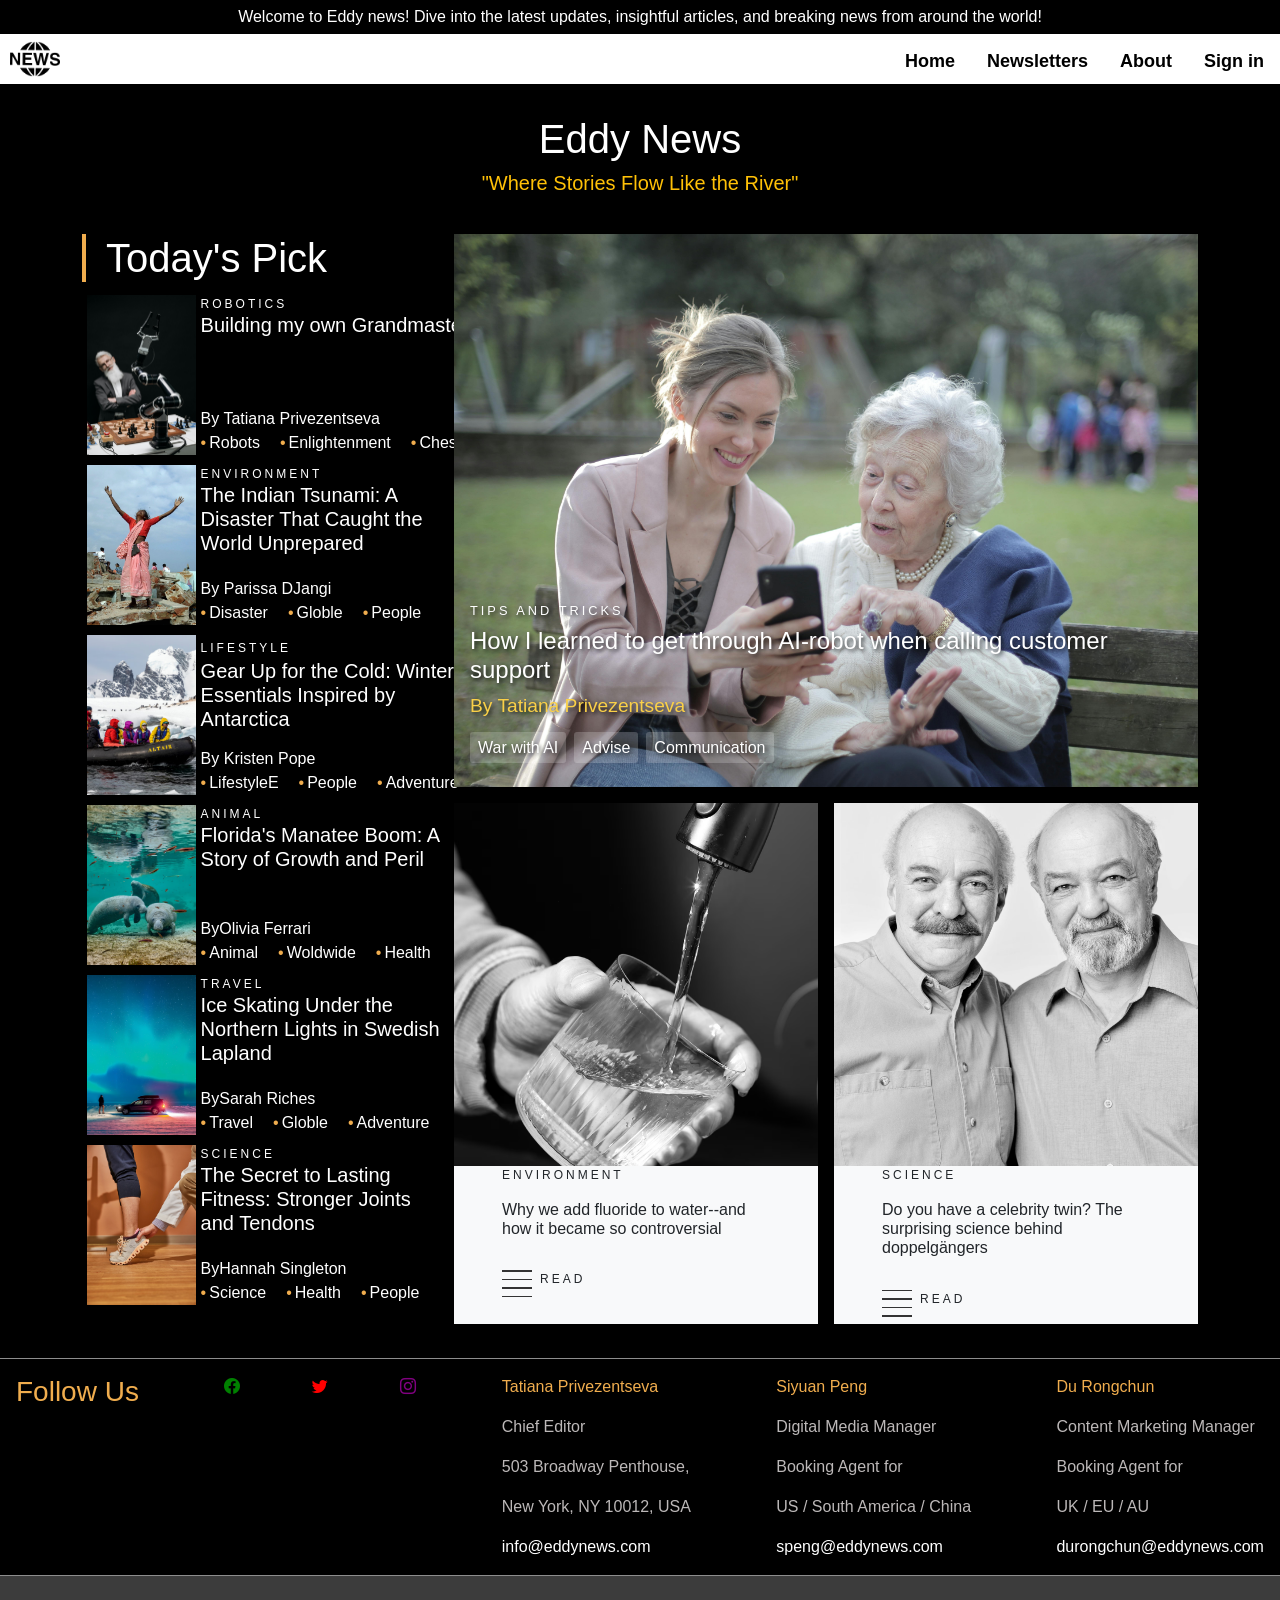
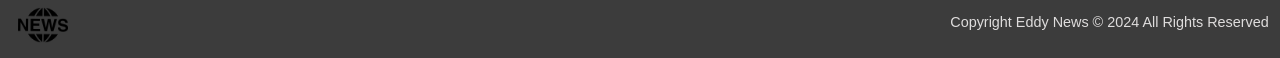
==== index.html @ 52f363c9 "animation add, swap func partial fix" ====
<!DOCTYPE html>
<html lang="en">

<head>
  <meta charset="UTF-8" />
  <meta name="viewport" content="width=device-width, initial-scale=1.0" />
  <title>Eddy News</title>
  <link href="https://cdn.jsdelivr.net/npm/bootstrap@5.3.3/dist/css/bootstrap.min.css" rel="stylesheet"
    integrity="sha384-QWTKZyjpPEjISv5WaRU9OFeRpok6YctnYmDr5pNlyT2bRjXh0JMhjY6hW+ALEwIH" crossorigin="anonymous" />
  <link rel="stylesheet" href="https://cdn.jsdelivr.net/npm/bootstrap-icons@1.11.3/font/bootstrap-icons.min.css" />
  <link rel="stylesheet" href="./styles/style.css" />
</head>

<body>
  <header>
    <!-- Top greeting -->
    <div class="header-top">
      <p>
        Welcome to Eddy news! Dive into the latest updates, insightful
        articles, and breaking news from around the world!
      </p>
    </div>

    <!-- Bottom nav bar -->
    <nav id="nav-bar">
      <img src="./images/Logo.png" alt="Eddy news logo" id="logo" />
      <button class="btn-menu" id="btn-menu">Menu</button>
      <ul>
        <li><a href="#">Home</a></li>
        <li><a href="#">Newsletters</a></li>
        <li><a href="#">About</a></li>
        <li><a href="#">Sign in</a></li>
      </ul>
    </nav>
  </header>
  <main class="wrapper">
    <!-- Banner -->
    <div class="news-name text-white align-items-center justify-content-center" style="height: 150px; width: 100%">
      <h1>Eddy News</h1>
      <p class="text-warning h5">"Where Stories Flow Like the River"</p>
    </div>

    <!-- Main section -->
    <div class="container">
      <!-- Left side of the main: List of news -->
      <div class="left-list">
        <h1 id="list-title">Today's Pick</h1>
        <!-- 1st article -->
        <article>
          <img src="./images/chess2.jpg" alt="A robot playing chess" />
          <div class="news-detail">
            <div>
              <div class="category"><span>Robotics</span></div>
              <h2>Building my own Grandmaster</h2>
              <p class="excerpt">
                A story of how building a chess-playing robot that can a path
                to enlightenment.
              </p>
              <p class="content">
                In the bustling, code-filled corridors of modern innovation,
                it may seem odd to think of building a chess-playing robot as
                a journey toward enlightenment. After all, robotics is often
                associated with technical mastery, artificial intelligence,
                and precision engineering rather than philosophical growth.
                But for those who have ventured down this path, creating a
                machine capable of understanding and mastering the ancient
                game of chess can indeed become an exploration of the self, a
                meditation on creativity, and a quest for deeper meaning.
              </p>
            </div>
            <div class="news-footer">
              <div class="author">By Tatiana Privezentseva</div>
              <div class="date">November 22, 2024</div>
              <div class="tag">
                <a href="#">Robots</a>
                <a href="#">Enlightenment</a>
                <a href="#">Chess</a>
              </div>
            </div>
          </div>
        </article>

        <!-- 2nd article -->
        <article>
          <img src="./images/Environment.jpeg" alt="Environment of India" />
          <div class="news-detail">
            <div>
              <div class="category"><span>Environment</span></div>
              <h2>
                The Indian Tsunami: A Disaster That Caught the World
                Unprepared
              </h2>
              <p class="excerpt">
                A massive Indian Ocean earthquake triggered a tsunami,
                equivalent to 23,000 atomic bombs, devastating coastal areas
                and claiming over 230,000 lives.
              </p>
              <p class="content">
                On December 26, 2004, a powerful 9.1-magnitude earthquake
                struck beneath the Indian Ocean near the coast of Sumatra,
                Indonesia. The quake released energy equivalent to 23,000
                Hiroshima-type atomic bombs, triggering a catastrophic tsunami
                that became one of the deadliest natural disasters in recorded
                history. With waves towering as high as 100 feet, the tsunami
                struck 14 countries across Asia and Africa, leaving
                destruction and heartbreak in its wake. Caught unprepared,
                over 230,000 people lost their lives, and millions more were
                displaced. Coastal communities were particularly vulnerable,
                with little to no warning systems in place. In the fishing
                village of Nagapattinam, India, residents like the woman in
                the iconic photograph—reaching toward the sky in anguish—were
                left to grapple with unimaginable loss as entire families were
                swept away. The disaster exposed a global gap in tsunami
                awareness and preparedness. In the aftermath, international
                efforts led to the establishment of the Indian Ocean Tsunami
                Warning System, a network of seismic sensors and communication
                technologies designed to provide early alerts. Educational
                programs also emerged to teach communities about tsunami risks
                and evacuation protocols. Twenty years later, the 2004 tsunami
                remains a sobering reminder of nature's devastating power and
                the importance of preparedness. While significant strides have
                been made to improve early-warning systems, the memories of
                that tragic day continue to inspire global efforts to build
                resilience and save lives in the face of future disasters.
              </p>
            </div>

            <div class="news-footer">
              <div class="author">By Parissa DJangi</div>
              <div class="date">November 10, 2024</div>
              <div class="tag">
                <a href="#">Disaster</a>
                <a href="#">Globle</a>
                <a href="#">People</a>
              </div>
            </div>
          </div>
        </article>

        <!-- 3rd article -->
        <article>
          <img src="./images/Lifestyle.jpeg" alt="Lifestyle of Winter essentials" />
          <div class="news-detail">
            <div>
              <div><span class="category">Lifestyle</span></div>
              <h2>
                Gear Up for the Cold: Winter Essentials Inspired by Antarctica
              </h2>
              <p class="excerpt">
                From weatherproof jackets to merino wool layers, these winter
                essentials helped a writer brave Antarctica's icy extremes.
                Here's how to stay warm and prepared for any cold-weather
                adventure.
              </p>
              <p class="content">
                Surviving Antarctica's unforgiving cold requires serious
                preparation, and our writer Kristen Pope was up to the
                challenge. Equipped with a carefully curated wardrobe of
                winter essentials, she embarked on a polar adventure that put
                every piece of gear to the ultimate test.The cornerstone of
                her Antarctic wardrobe was layering—starting with merino wool
                base layers for insulation and moisture-wicking properties.
                Mid-layers such as fleece jackets provided additional warmth
                while outerwear like weatherproof jackets and pants ensured
                protection against icy winds and snow.Waterproof gloves and
                insulated boots were non-negotiable. These items kept her
                hands and feet dry and warm during excursions on icy terrain
                and inflatable Zodiac boat rides. A thermal hat and a neck
                gaiter rounded out her accessories shielding her from the
                biting cold.Merino Wool Everything From socks to thermal tops
                this natural fiber excelled at regulating body temperature
                Weatherproof Jackets Durable wind-resistant and waterproof
                these were critical for battling harsh Antarctic conditions
                Waterproof Gloves Essential for handling gear and staying
                comfortable during long days outdoors Beyond warmth and
                protection Pope's gear provided comfort enabling her to fully
                immerse herself in the experience. From marveling at Gentoo
                penguins to exploring alpine landscapes her cold-weather
                wardrobe proved indispensable Whether you're planning an
                Antarctic expedition or just gearing up for a chilly winter
                these essentials offer tried-and-true protection against the
                cold. With the right gear even the most extreme weather
                becomes a gateway to adventure.
              </p>
            </div>
            <div class="news-footer">
              <div class="author">By Kristen Pope</div>
              <div class="date">November 21, 2024</div>
              <div class="tag">
                <a href="#">LifestyleE</a>
                <a href="#">People</a>
                <a href="#">Adventure</a>
              </div>
            </div>
          </div>
        </article>

        <!-- 4th article -->
        <article>
          <img src="./images/Animal.jpeg" alt="Animal of Manatee" />
          <div class="news-detail">
            <div>
              <div class="category"><span>Animal</span></div>
              <h2>Florida's Manatee Boom: A Story of Growth and Peril</h2>
              <p class="excerpt">
                Manatees are thriving in Florida like never before, drawn by
                warm waters and human development. However, the same changes
                that attract them now pose serious threats to their survival.
              </p>
              <p class="content">
                Florida's waters are home to more manatees than ever, a
                remarkable rise for the beloved "sea cows." These gentle
                giants have been drawn to the Sunshine State by its warm
                climate and the human-made changes that provide ideal
                habitats, such as canals and power plant outflows that release
                warm water. However, the very factors contributing to their
                population boom may also jeopardize their future. Urban
                development and increased boat traffic create hazards for
                manatees, including fatal collisions and habitat loss.
                Furthermore, water pollution and algae blooms—caused by runoff
                and human activity—threaten the seagrass beds that are a
                critical food source for manatees. Conservation efforts,
                including protections under the Endangered Species Act and
                designated manatee zones, have helped their numbers recover in
                recent decades. Yet, experts warn that Florida's rapidly
                changing environment could reverse these gains. Balancing
                human activity with manatee conservation is crucial to
                ensuring their long-term survival. Florida's manatees are a
                testament to resilience, but their story highlights the
                fragile relationship between wildlife and human development.
                By addressing environmental challenges, we can help secure a
                future for these iconic creatures in the waters they call
                home.
              </p>
            </div>
            <div class="news-footer">
              <div class="author">ByOlivia Ferrari</div>
              <div class="date">November 18, 2024</div>
              <div class="tag">
                <a href="#">Animal</a>
                <a href="#">Woldwide</a>
                <a href="#">Health</a>
              </div>
            </div>
          </div>
        </article>

        <!-- 5th article -->
        <article>
          <img src="./images/Travel.jpeg" alt="Travel in Swedish Lapland" />
          <div class="news-detail">
            <div>
              <div class="category"><span>Travel</span></div>
              <h2>
                Ice Skating Under the Northern Lights in Swedish Lapland
              </h2>
              <p class="excerpt">
                Trade crowded ice rinks for a magical experience in Swedish
                Lapland, where you can skate on a frozen sea beneath the
                shimmering aurora borealis.
              </p>
              <p class="content">
                For a truly unforgettable winter adventure, head to Swedish
                Lapland and skate beneath the dazzling aurora borealis. Far
                from the bustling crowds of traditional ice rinks, this Arctic
                paradise offers a chance to glide across a frozen sea
                surrounded by pristine snow-covered landscapes. The northern
                lights, or aurora borealis, provide a breathtaking natural
                spectacle as ribbons of green and pink light dance across the
                dark Arctic sky. The experience is both serene and
                exhilarating, blending the thrill of skating with the
                tranquility of nature's most spectacular light show. Swedish
                Lapland's frozen seas are accessible and perfect for
                adventurers seeking something beyond the ordinary. Bundle up
                in warm layers, lace up your skates, and enjoy the crisp
                Arctic air as you glide across the ice. Many tours also offer
                opportunities to combine skating with other activities, such
                as dog sledding or warming up in a cozy cabin with traditional
                Swedish treats. Whether you're an avid skater or just seeking
                a unique winter getaway, ice skating under the northern lights
                in Swedish Lapland is an unforgettable experience that
                captures the magic of the Arctic.
              </p>
            </div>
            <div class="news-footer">
              <div class="author">BySarah Riches</div>
              <div class="date">November 24, 2024</div>
              <div class="tag">
                <a href="#">Travel</a>
                <a href="#">Globle</a>
                <a href="#">Adventure</a>
              </div>
            </div>
          </div>
        </article>

        <!-- 6th article -->
        <article>
          <img src="./images/Science.jpeg" alt="Science of Fitness" />
          <div class="news-detail">
            <div>
              <div class="category"><span>Science</span></div>
              <h2>
                The Secret to Lasting Fitness: Stronger Joints and Tendons
              </h2>
              <p class="excerpt">
                Building muscle is important, but strengthening your tendons
                and ligaments is crucial for long-term fitness and injury
                prevention. Here's why joint health should be part of your
                exercise routine.
              </p>
              <p class="content">
                When it comes to fitness, most people focus on building muscle
                or improving cardiovascular health. However, an
                often-overlooked component of long-term fitness and injury
                prevention is joint and tendon health. These connective
                tissues—tendons that attach muscles to bones and ligaments
                that connect bones to other bones—play a crucial role in
                stability, mobility, and overall physical resilience. While
                muscles respond quickly to strength training, tendons and
                ligaments adapt more slowly. Neglecting them can lead to
                imbalances that increase the risk of injuries like strains,
                sprains, or even tears. Incorporating targeted exercises into
                your routine can help strengthen these tissues, enhancing
                stability and reducing wear and tear on joints. Key practices
                for improving joint and tendon health include low-impact
                strength training, which involves activities like resistance
                band workouts and controlled bodyweight exercises to build
                strength without overloading the joints. Eccentric movements,
                such as slow squats or lowering weights, emphasize the
                lengthening phase of muscle contraction and are particularly
                effective for strengthening tendons. Additionally, flexibility
                and mobility work, including stretching and dynamic movements,
                helps maintain the range of motion and supports ligament
                health. Additionally, proper nutrition plays a role in
                connective tissue health. Foods rich in collagen, vitamin C,
                and omega-3 fatty acids provide essential nutrients to support
                repair and resilience. By prioritizing tendon and joint
                health, you're not just building strength—you're laying the
                foundation for long-term fitness, improved performance, and
                injury-free movement as you age. So the next time you hit the
                gym, remember: it's not just about the muscles; it's about the
                whole system working together.
              </p>
            </div>
            <div class="news-footer">
              <div class="author">ByHannah Singleton</div>
              <div class="date">November 19, 2024</div>
              <div class="tag">
                <a href="#">Science</a>
                <a href="#">Health</a>
                <a href="#">People</a>
              </div>
            </div>
          </div>
        </article>
        <!-- left-list ends here -->
      </div>

      <!-- Right side of the main -->
      <div class="right-side" style="height: auto; width: 100%">
        <!-- <article class="main-article">
          <img src="./images/phone.jpg" alt="Meme with a young lady showing a mobile phone to an old lady" class="main-article-image" />
          <p class="category-main">Tips and tricks</p>
          <h1 class="tip">
            How I learned to get through AI-robot when calling customer
            support
          </h1>
          <p class="author-main">By Tatiana Privezentseva</p>
          <div class="tags">
            <a href="#" class="tag">War with AI</a>
            <a href="#" class="tag">Advise</a>
            <a href="#" class="tag">Communication</a>
          </div>

          <a href="#" class="tag">Read</a>
        </article> -->
        <article class="main-article">
          <img src="./images/phone.jpg" alt="Main article image" class="main-article-image" />
          <div class="main-article-content">
            <p class="category-main">Tips and tricks</p>
            <h1 class="tip">
              How I learned to get through AI-robot when calling customer support
            </h1>
            <p class="author-main">By Tatiana Privezentseva</p>
            <div class="tags">
              <a href="#" class="tag">War with AI</a>
              <a href="#" class="tag">Advise</a>
              <a href="#" class="tag">Communication</a>
         
          </div>
        </article>
        

        <div class="bottom-articles">
          <div class="left bg-light">
            <article>
              <img src="./images/h_16213329.avif" alt="" />
              <div class="text mx-5">
                <p class="category">ENVIRONMENT</p>
                <h6>
                  Why we add fluoride to water--and how it became so
                  controversial
                </h6>
                <div class="read-bar">
                  <button class="readMore bg-transparent">
                    <span class="bar"></span>
                    <span class="bar"></span>
                    <span class="bar"></span>
                    <span class="bar"></span>
                  </button>
                  <p>READ</p>
                </div>
              </div>
            </article>
          </div>
          <div class="right bg-light">
            <article>
              <img src="./images/CAN-0101-142-21_HR_SCAN_CHAMPION_1_Pierre_Rondou_-_Camille_Dube.avif" alt="" />
              <div class="mx-5">
                <p class="category">SCIENCE</p>
                <h6>
                  Do you have a celebrity twin? The surprising science behind
                  doppelgängers
                </h6>
                <div class="read-bar">
                  <button class="readMore bg-transparent">
                    <span class="bar"></span>
                    <span class="bar"></span>
                    <span class="bar"></span>
                    <span class="bar"></span>
                  </button>
                  <p>READ</p>
                </div>
              </div>
            </article>
          </div>
        </div>
      </div>
    </div>
  </main>
  <section class="details d-none">
    <div class="detail d-none">
      <div class="page-nav">
        <a id="enviroment">
          <span class="border border-dark">HOME</span>
        </a>
        <p>
          <span class="border border-dark bg-dark"></span>
        </p>
        <a>
          <span class="border border-dark" id="page-category">ENVIRONMENT</span>
        </a>
      </div>

      <div class="description">
        <img src="./images/h_16213329.avif" alt="" />
        <div class="description-text">
          <h1 class="j-title">
            Why we add fluoride to water--and how it became so controversial
          </h1>
          <p class="pt-3 p-excerpt">
            Here's everything you need to know about the benefits and the
            risks of this common but controversial nature element.
          </p>
          <p class="pt-3">
            U.S municipal water departments began adding fluoride to tap water
            in the 1940s. Cavities began declining shortly thereafter, but
            this addition to drinking water supplies remains controversial
            among some fringe groups.
          </p>
          <p class="envir-author pt-5">By Melissa Hobson</p>
          <p class="text-secondary">November 22, 2024</p>
          <div class="tag-row">
            <div class="tag">
              <a href="">Enviroment</a>
              <a href="">Fluoride</a>
              <a href="">Water</a>
            </div>
            <div class="row gap-3">
              <!-- Facebook Share -->
              <div class="col-4 col-md-2">
                <i class="bi bi-facebook"></i>
              </div>

              <!-- Twitter Share -->
              <div class="col-4 col-md-2">
                <i class="bi bi-twitter"></i>
              </div>

              <!-- Instagram Link -->
              <div class="col-4 col-md-2">
                <i class="bi bi-instagram"></i>
              </div>
            </div>
          </div>
        </div>
      </div>
      <div>
        <br />
        <h3>What is Fluoride?</h3>
        <p>
          Fluoride is a naturally occurring element that has been added to tap
          water in some parts of the U.S. since the <br />It’s championed by
          the American Dental Association, American Academy of Pediatrics, and
          Canadian Dental Association for its effectiveness in preventing
          cavities. The U.S. Center for Disease Control lists water
          fluoridation—adjusting the levels of fluoride in tap water
          supplies—among the top 10 public health achievements. <br />Yet,
          fluoride has a controversial history, including suggestions that
          adding it to water was a communist plot. So, what is fluoride, why
          is it added to the water, and should we be worried about possible
          risks?
        </p>
        <br />
        <h3>Adding fluoride to the water</h3>
        <p>
          Fluoride is a naturally occurring element that has been added to tap
          water in some parts of the U.S. since the <br />It’s championed by
          the American Dental Association, American Academy of Pediatrics, and
          Canadian Dental Association for its effectiveness in preventing
          cavities. The U.S. Center for Disease Control lists water
          fluoridation—adjusting the levels of fluoride in tap water
          supplies—among the top 10 public health achievements. <br />Yet,
          fluoride has a controversial history, including suggestions that
          adding it to water was a communist plot. So, what is fluoride, why
          is it added to the water, and should we be worried about possible
          risks?
        </p>
        <br />
        <h3>Consuming a safe dose</h3>
        <p class="pb-5">
          Fluoride is a naturally occurring element that has been added to tap
          water in some parts of the U.S. since the <br />It’s championed by
          the American Dental Association, American Academy of Pediatrics, and
          Canadian Dental Association for its effectiveness in preventing
          cavities. The U.S. Center for Disease Control lists water
          fluoridation—adjusting the levels of fluoride in tap water
          supplies—among the top 10 public health achievements. <br />Yet,
          fluoride has a controversial history, including suggestions that
          adding it to water was a communist plot. So, what is fluoride, why
          is it added to the water, and should we be worried about possible
          risks?
        </p>
      </div>
    </div>
    <div class="detail d-none">
      <div class="page-nav">
        <a id="science">
          <span class="border border-dark">HOME</span>
        </a>
        <p>
          <span class="border border-dark bg-dark"></span>
        </p>
        <a>
          <span class="border border-dark" id="page-category">SCIENCE</span>
        </a>
      </div>
      <div class="description">
        <img src="./images/CAN-0101-142-21_HR_SCAN_CHAMPION_1_Pierre_Rondou_-_Camille_Dube.avif" alt="" />
        <div>
          <h1 class="j-title">
            Do you have a celebrity twin? The surprising science behind
            doppelgängers
          </h1>
          <p class="p-excerpt">
            <br>
            Scientists have found genetic similarities that can make total
            strangers share an uncanny resemblance.
          </p>
          <p class="pt-4">
            A portrait from the project "I'm not a look-alike!" The project
            has been used by researchers studying what makes two random
            strangers look so similar. Photograph by François Brunelle,
            @francoisbrunelle.doubles
          </p>
          <p class="mt-5 pt-5">By Allegra Rosenberg</p>
          <p class="text-secondary">November 22, 2024</p>
          <div class="tag-row">
            <div class="tag">
              <a href="">Enviroment</a>
              <a href="">Fluoride</a>
              <a href="">Water</a>
            </div>
            <div class="row gap-3">
              <!-- Facebook Share -->
              <div class="col-4 col-md-2">
                <i class="bi bi-facebook"></i>
              </div>

              <!-- Twitter Share -->
              <div class="col-4 col-md-2">
                <i class="bi bi-twitter"></i>
              </div>

              <!-- Instagram Link -->
              <div class="col-4 col-md-2">
                <i class="bi bi-instagram"></i>
              </div>
            </div>
          </div>
        </div>
      </div>
      <div>
        <br />
        <h3>The genetic similarities between two similar looking people</h3>
        <p>
          Manel Esteller, a molecular geneticist based at the Carreras
          Leukaemia Research Institute in Spain, tested the genetic
          similarities between the lookalikes depicted in French-Canadian
          photographer François Brunelle’s fascinating series “I’m not a
          look-alike!” which has been ongoing since 1999. <br /><br />“He
          thought that I was crazy because usually artists do not receive
          calls from scientists,” Esteller remembered. Brunelle put Esteller
          in touch with the pairs of “twin strangers” from his photographs,
          from all over the world, who sent the researchers genetic samples in
          the form of mouth swabs. Esteller and his team spent four years
          collecting and correlating the genetic data before publishing the
          results in 2022. <br /><br />First they identified which of the
          lookalikes actually looked the most alike. <br />“It was very
          objective,” Esteller says. “These people were run [through] three
          facial algorithms, the same used by police and in airports,” and the
          ones that were algorithmically indistinguishable from actual
          identical twins were selected for further study.
        </p>
        <br />
        <div class="other-image d-flex gap-3">
          <img src="./images/1-0301-209_Karen_Chu_-_Ashlee_Wong_copie.avif" alt="" class="flex-grow-1" />
          <img src="./images/1-0301-217_Michael_Malone-Charles_Hall_Chasen-131_1.avif" alt="" class="flex-grow-1" />
        </div>
        <p class="text-secondary">
          Molecular geneticist Manel Esteller used facial recognition software
          to identify similar looking <br />strangers. Their DNA revealed the
          same genetic variants were responsible for their shared
          <br />physical features.
        </p>

        <h3>The genetic basis of personalities</h3>
        <p>
          Fluoride is a naturally occurring element that has been added to tap
          water in some parts of the U.S. since the <br /><br />It’s
          championed by the American Dental Association, American Academy of
          Pediatrics, and Canadian Dental Association for its effectiveness in
          preventing cavities. The U.S. Center for Disease Control lists water
          fluoridation—adjusting the levels of fluoride in tap water
          supplies—among the top 10 public health achievements.
          <br /><br />Yet, fluoride has a controversial history, including
          suggestions that adding it to water was a communist plot. So, what
          is fluoride, why is it added to the water, and should we be worried
          about possible risks?
        </p>
        <br />
        <h3>Fascination with our living reflections</h3>
        <p class="pb-5">
          Fluoride is a naturally occurring element that has been added to tap
          water in some parts of the U.S. since the <br /><br />It’s
          championed by the American Dental Association, American Academy of
          Pediatrics, and Canadian Dental Association for its effectiveness in
          preventing cavities. The U.S. Center for Disease Control lists water
          fluoridation—adjusting the levels of fluoride in tap water
          supplies—among the top 10 public health achievements.
          <br /><br />Yet, fluoride has a controversial history, including
          suggestions that adding it to water was a communist plot. So, what
          is fluoride, why is it added to the water, and should we be worried
          about possible risks?
        </p>
      </div>
    </div>
  </section>
  <footer>
    <div class="footer__container">
      <h3 class="footer__title">Follow Us</h3>

      <div class="row gap-5" id="m-share">
        <!-- Facebook Share -->
        <div class="col-4 col-md-2">
          <i class="bi bi-facebook"></i>
        </div>

        <!-- Twitter Share -->
        <div class="col-4 col-md-2">
          <i class="bi bi-twitter"></i>
        </div>

        <!-- Instagram Link -->
        <div class="col-4 col-md-2">
          <i class="bi bi-instagram"></i>
        </div>
      </div>

      <div class="footer__person">
        <p class="footer__person-name">Tatiana Privezentseva</p>
        <p class="footer__person-company">Chief Editor</p>

        <p class="footer__info-1">503 Broadway Penthouse,</p>
        <p class="footer__info-2">New York, NY 10012, USA</p>
        <a class="footer__email" href="mailto:info@thebeesknees.com">info@eddynews.com</a>
      </div>
      <div class="footer__person">
        <p class="footer__person-name">Siyuan Peng</p>
        <p class="footer__person-company">Digital Media Manager</p>
        <p class="footer__info-1">Booking Agent for</p>
        <p class="footer__info-2">US / South America / China</p>
        <a class="footer__email" href="mailto:pearl.gregg@limitlessag.com">speng@eddynews.com</a>
      </div>
      <div class="footer__person">
        <p class="footer__person-name">Du Rongchun</p>
        <p class="footer__person-company">Content Marketing Manager</p>
        <p class="footer__info-1">Booking Agent for</p>
        <p class="footer__info-2">UK / EU / AU</p>
        <a class="footer__email" href="mailto:cwhyte@archentertainment.com">durongchun@eddynews.com</a>
      </div>
    </div>

    <div class="copyright">
      <img src="./images/Logo.png" class="footer-logo" alt="Eddy news logo" id="logo" />
      <p class="copyright-text">
        Copyright Eddy News © 2024 All Rights Reserved
      </p>
    </div>
  </footer>
  <script src="https://code.jquery.com/jquery-3.7.1.min.js"
    integrity="sha256-/JqT3SQfawRcv/BIHPThkBvs0OEvtFFmqPF/lYI/Cxo=" crossorigin="anonymous"></script>
  <script src="https://cdn.jsdelivr.net/npm/bootstrap@5.3.3/dist/js/bootstrap.bundle.min.js"
    integrity="sha384-YvpcrYf0tY3lHB60NNkmXc5s9fDVZLESaAA55NDzOxhy9GkcIdslK1eN7N6jIeHz"
    crossorigin="anonymous"></script>
    <script src="./scripts/imageswap.js"></script>
  <script src="./scripts/script.js"></script>
  <script src="./scripts/PS.js"></script>
  
</body>

</html>
---- styles/style.css ----
@charset "utf-8";

/* Simple CSS Reset */
* {
  margin: 0;
  padding: 0;
  box-sizing: border-box;
}

:root {
  --primary-color: #000;
  --secondary-color: #fff;
  --text-color: #f0ad4e;
  --font-family: GeoEditMedium, Franklin Gothic Medium, Franklin Gothic,
    ITC Franklin Gothic, Helvetica, Arial, sans-serif;
  --font-size-large: 20px;
  --font-size-medium: 18px;
  --font-size-small: 10px;
}

body {
  display: grid;
  grid-template-rows: 0.45fr 10.8fr 3fr;
  font-family: var(--font-family);
}

.wrapper {
  background-color: var(--primary-color);
  padding-bottom: 3rem;
}

/* -----------lucy--------- */
img {
  width: 100%;
  border: 0;
}

article {
  cursor: pointer;
}

article:hover {
  transform: scale(0.98);
  cursor: pointer;
}

.j-title+.p-excerpt {
  font-size: var(--font-size-large);
}

.bottom-articles {
  display: grid;
  grid-template-rows: repeat(2, 1fr);
  height: 2rem;
  gap: 1rem;
}

.bottom-articles article img {
  width: 100%;
  object-fit: cover;
}

.bottom-articles article {
  display: grid;
  grid-template-rows: 2fr, 1.5;
}

.bottom-articles article text {
  display: grid;
  grid-template-rows: 1fr 2fr 1fr;
}

.read-bar {
  display: flex;
  gap: 0.5rem;
  margin-top: 2rem;
}

.readMore {
  display: grid;
  grid-template-rows: repeat(4, 1fr);
  border: 0;
  position: relative;
  cursor: pointer;
}

.bar {
  display: block;
  width: 30px;
  height: 1.5px;
  background-color: #333;
  transition: all 0.3s ease-in-out;
  /* Add transition for smooth animation */
}

/* When 'readMore' has the 'active' class */
.readMore.active .bar:first-child {
  transform: rotate(45deg);
  position: absolute;
}

.readMore.active .bar:nth-child(2),
.readMore.active .bar:nth-child(3) {
  opacity: 0;
  /* Hide the middle bar */
}

.readMore.active .bar:last-child {
  transform: rotate(-45deg);
  position: absolute;
}

/* Transition for the bars when no active state */
.readMore .bar {
  transition: all 0.3s ease-in-out;
}

.excerpt {
  font-size: 22px;
  font-weight: 400;
  letter-spacing: 0.1px;
  line-height: 1.273;
}

.category,
.read-bar {
  font-size: 12px;
  font-weight: 400;
  letter-spacing: 3px;
  line-height: 1.5;
}

.bottom-articles article img {
  width: 100%;
  height: 22.7rem;
  object-fit: cover;
}

/* Make the hover effect visible for debugging */
#enviroment>span:hover,
#science>span:hover {
  background-color: var(--text-color);
}

#enviroment:hover~a #page-category,
#science:hover~a #page-category {
  background-color: green;
}

.detail {
  padding: 1rem;
}

.description {
  display: flex;
  flex-direction: column;
  flex-wrap: wrap;
  gap: 3rem;
}

.description-text {
  display: flex;
  flex-direction: column;
  gap: 1rem;
}

.description-text>div>div>a,
.description>div>div>div>a {
  color: var(--text-color);
}

.category:hover {
  background-color: var(--text-color);
}

.description img {
  object-fit: cover;
}

.tag-row .tag {
  display: flex;
  flex-direction: row;
  /* gap: 2rem; */
}

.row>div>i[class*=bi-facebook] {
  color: green;
}

.row>div>i[class*=bi-twitter] {
  color: red;
}

.row>div>i[class*=bi-instagram] {
  color: purple
}

.tag-row .row {
  display: none;
}

.other-image {
  display: flex;
  flex-direction: column;
  width: 100%;
}

/* Initially, the container is fully visible and positioned normally */
.container {
  opacity: 1;
  transform: translateY(0);
  /* Starts at normal position */
  transition: opacity 4s ease, transform 2s ease;
  /* Animate both opacity and sliding */
}

/* When we want to slide it up and fade it out */
.container.fading {
  opacity: 0;
  /* Fully fade out */
  transform: translateY(-600px);
  /* Slide up by 50px, adjust this value as needed */
}

.page-nav {
  display: flex;
  flex-direction: row;
  gap: 1rem;
  cursor: pointer;
}

/* Define fire-like animation */
@keyframes fireDisappear {
  0% {
    opacity: 1;
    transform: scale(1);
  }

  50% {
    opacity: 0.5;
    transform: scale(1.1) rotate(2deg);
    filter: blur(2px) brightness(1.5);
  }

  100% {
    opacity: 0;
    transform: scale(0.8) rotate(-3deg);
    filter: blur(5px) brightness(2);
  }
}

/* Initially, no animation is applied */
.content {
  transition: all 0.5s ease;
}

/* Add the animation when the class is applied */
.fire-effect {
  animation: fireDisappear 2s forwards;
}

/* -----------Tatiana------------- */
.main-article {
  display: flex;
  flex-direction: column;
  background-image: url('../images/phone.jpg');
  background-size: cover;
  padding: 1rem;
  justify-content: flex-end;
  text-shadow: 2px 2px 4px rgba(0, 0, 0, 0.8);
}

.main-article-image {
  display: none;
}

.tip {
  color: white;
}

a {
  text-decoration: none;
  color: white;
}

.tags {
  display: flex;
  flex-direction: row;
  gap: 1rem;
  padding-bottom: 0.5rem;
}

.category-main {
  color: white;
  text-transform: uppercase;
  font-size: 0.8rem;
  font-weight: 400;
  letter-spacing: 3px;
  line-height: 1.5;
  padding-bottom: 0.2rem;
  margin-bottom: 0;
}

.author-main {
  color: rgb(250, 208, 72);
  font-size: 1.2rem;
  font-weight: 400;
  line-height: 1.5;
  padding-bottom: 0.2rem;
  margin-bottom: 0;
}




/* footer {
  display: flex;
  flex-direction: row;
  
} */

footer p {
  color: rgb(188, 184, 184);
}

.footer__container {
  display: flex;
  flex-direction: column;
  justify-content: end;
  padding: 1rem;
  width: 100%;
  border-bottom: 1px solid rgb(141, 141, 141);
  border-top: 1px solid rgb(141, 141, 141);
  background-color: black;
  /* margin-top: 61rem; */
}

.footer__title,
.footer__person-name {
  color: #f0ad4e;
}

.copyright {
  display: flex;
  flex-direction: row;
  justify-content: space-between;
  align-items: flex-end;
  padding: 0.5rem;
  font-size: 0.9rem;
  background-color: rgb(60, 60, 60);
}

.copyright-text {
  color: rgb(223, 221, 221);
  padding-right: 0.2rem;
}

.footer-logo {
  padding: 0;
  margin-top: 1rem;
  width: 50px;
}

/* lucy */
#m-share {
  display: grid;
  grid-template-columns: repeat(3, 1fr);
}


/* ---------Siyuan-------------- */

/* Header style */
header {
  /* height: 100px; */
  width: 100%;
  display: flex;
  flex-direction: column;
}

.header-top {
  display: flex;
  justify-content: center;
  align-items: center;
  padding: 5px;
  text-align: center;
  background-color: var(--primary-color);
}

.header-top p {
  font-size: 1rem;
  color: var(--secondary-color);
  margin: 0;
}

#nav-bar {
  display: flex;
  justify-content: space-between;
}

#logo {
  height: 50px;
  width: 50px;
  margin-left: 10px;
}

.btn-menu {
  background-color: var(--secondary-color);
  border: none;
  margin: 10px;
  font-size: var(--font-size-medium);
  font-weight: bold;
  padding-right: 15px;
  display: block;
  width: 100%;
  text-align: end;
}

main {
  transition: margin-right 0.3s;
}

#nav-bar ul {
  list-style-type: none;
  margin-top: 108px;
  padding: 0;
  display: flex;
  flex-direction: column;
  overflow: hidden;
  width: 200px;
  display: none;
  position: fixed;
  top: 0;
  right: -200px;
  height: 100%;
  width: 200px;
  background-color: var(--secondary-color);
  transition: right 0.3s ease-in-out;
  z-index: 1;
}

#nav-bar li {
  justify-content: end;
  width: 100%;
}

#nav-bar li a {
  display: flex;
  flex-direction: column;
  color: var(--primary-color);
  background-color: var(--secondary-color);
  text-align: left;
  font-size: var(--font-size-medium);
  font-weight: bold;
  padding: 14px 16px;
  text-decoration: none;
}

#nav-bar li a:hover {
  background-color: var(--primary-color);
  color: var(--secondary-color);
}

#nav-bar ul.slide-out {
  right: 0;
  /* Slide in from right */
  display: flex;
  flex-direction: column;
}

/* Header style ends here */

/* banner style */
.news-name {
  display: flex;
  flex-direction: column;
}

/* List style */
.left-list {
  display: flex;
  flex-direction: column;
}

#list-title {
  border-left: 4px solid var(--text-color);
  color: var(--secondary-color);
  padding-left: 20px;
}

.left-list article {
  display: flex;
  flex-direction: row;
  height: 160px;
  margin: 5px;
  color: var(--secondary-color);
  transition: transform 0.3s ease-in-out;
  /* Smooth the transition*/
  transform-origin: right;
  /* Fix the right side during scaling */
  cursor: pointer;
}

.left-list article:hover {
  transform: scale(1.05);
  /* Zoom in when hover*/
  background-color: rgb(95, 95, 95);
}

.left-list img {
  width: 30%;
  object-fit: cover;
}

.news-detail {
  display: flex;
  flex-direction: column;
  text-align: left;
  margin-left: 5px;
  justify-content: space-between;
}

h2 {
  font-size: var(--font-size-large);
}

.excerpt,
.category {
  font-size: 18px;
  font-weight: bold;
  text-transform: uppercase;
}

.tag {
  display: flex;
  flex-direction: row;
}

.tag a {
  color: var(--secondary-color);
  padding-right: 20px;
  text-decoration: none;
}

.tag a::before {
  content: '•';
  margin-right: 3px;
  color: var(--text-color);
}

.tag a:hover {
  color: var(--text-color);
}

.content,
.excerpt,
.date {
  display: none;
}

@media (min-width: 768px) {
  body {
    display: grid;
    grid-template-rows: 0.3fr 10.2fr 3fr;
    font-family: var(--font-family);
  }

  /* ----------- Siyuan ------------*/
  .btn-menu {
    display: none;
  }

  #nav-bar {
    position: relative;
  }

  #nav-bar ul {
    list-style-type: none;
    display: flex;
    flex-direction: row;
    width: calc(100% - 200px);
    position: absolute;
    justify-content: end;
    margin-top: 0;
    right: 0;
  }

  #nav-bar li {
    display: inline-block;
    width: max-content;
  }

  #nav-bar li a {
    display: block;
    color: var(--primary-color);
    background-color: var(--secondary-color);
    text-align: center;
    font-size: 18px;
    font-weight: bold;
    padding: 14px 16px;
    text-decoration: none;
  }

  #nav-bar li a:hover {
    background-color: var(--primary-color);
    color: var(--secondary-color);
  }
}

/* -----------Header ends here------------*/
@media (min-width: 1024px) {
  body {
    display: flex;
    flex-direction: column;
  }

  .container {
    display: grid;
    grid-template-columns: 1.5fr 3fr;
  }

  /* ----------- Siyuan ------------*/
  /* Nav bar style */
  .btn-menu {
    display: none;
  }

  #nav-bar {
    position: relative;
  }

  #nav-bar ul {
    list-style-type: none;
    display: flex;
    flex-direction: row;
    width: calc(100% - 200px);
    justify-content: end;
    margin-top: 0;
    right: 0;
  }

  #nav-bar li {
    display: inline-block;
    width: max-content;
  }

  #nav-bar li a {
    display: block;
    color: black;
    background-color: white;
    text-align: center;
    font-size: 18px;
    font-weight: bold;
    padding: 14px 16px;
    text-decoration: none;
  }

  #nav-bar li a:hover {
    background-color: #111;
    color: white;
  }

  /* Nav bar end here */

  /* Right side style */
  .right-side {
    display: grid;
    grid-template-rows: 1.09fr 1fr;
    gap: 1rem;
  }

  /* -----------Tatiana------------- */
  .main-article {
    position: relative;
    display: flex;
    flex-direction: column;
    justify-content: flex-end;
    padding: 1rem;
    text-shadow: 2px 2px 4px rgba(0, 0, 0, 0.8);
    overflow: hidden;
    height: 100%; 
    max-height: 800px; 
  }
  
  .main-article-image {
    position: absolute;
    top: 0;
    left: 0;
    width: 100%;
    height: 100%;
    object-fit: cover;
    z-index: 1;
  }
  
  .main-article-content {
    position: relative;
    z-index: 2; 
    color: white; 
  }
  
  .category-main {
    text-transform: uppercase;
    font-size: 0.8rem;
    font-weight: 400;
    letter-spacing: 3px;
    line-height: 1.5;
    margin-bottom: 0.2rem;
  }
  
  .tip {
    font-size: 1.5rem;
   
  }
  
  .author-main {
    font-size: 1.2rem;
    color: rgb(250, 208, 72);
  }
  
  .tags {
    display: flex;
    gap: 0.5rem;
    margin-top: 0.5rem;
  }
  
  .tags .tag {
    text-decoration: none;
    color: white;
    background-color: rgba(255, 255, 255, 0.2);
    padding: 0.2rem 0.5rem;
    border-radius: 3px;
  }
  
  .tags .tag:hover {
    background-color: rgba(255, 255, 255, 0.4);
  }

  @keyframes fadeSlideUp {
    0% {
      opacity: 0;
      transform: translateY(20px) scale(0.95);
    }
    100% {
      opacity: 1;
      transform: translateY(0) scale(1);
    }
  }
  
  .main-article {
    animation: fadeSlideUp 1s ease-out;
    opacity: 0; 
    animation-fill-mode: forwards; 
  }
  
  .main-article:hover {
    transform: scale(1.02); 
    transition: transform 0.3s ease;
  }
  
  /* works with js if we can fix that */

  /* @keyframes fadeOut {
    0% {
      opacity: 1;
      transform: translateY(0);
    }
    100% {
      opacity: 0;
      transform: translateY(-20px);
    }
  }
  
  @keyframes fadeIn {
    0% {
      opacity: 0;
      transform: translateY(20px);
    }
    100% {
      opacity: 1;
      transform: translateY(0);
    }
  }
  
  .main-article,
  .left-list article {
    transition: transform 0.5s ease, opacity 0.5s ease;
  }
  
  .main-article.fade-out,
  .left-list article.fade-out {
    animation: fadeOut 0.5s forwards;
  }
  
  .main-article.fade-in,
  .left-list article.fade-in {
    animation: fadeIn 0.5s forwards;
  } */
  

  .footer__container {
    display: flex;
    flex-direction: row;
    justify-content: space-between;
    padding: 1rem;
    width: 100%;
    border-bottom: 1px solid rgb(141, 141, 141);
    border-top: 1px solid rgb(141, 141, 141);
    background-color: black;
    margin: 0;
  }

  .footer__title,
  .footer__person-name {
    color: #f0ad4e;
  }

  .copyright {
    display: flex;
    flex-direction: row;
    justify-content: space-between;
    align-items: flex-end;
    padding: 0.5rem;
    font-size: 0.9rem;
    background-color: rgb(60, 60, 60);
  }

  .copyright-text {
    color: rgb(223, 221, 221);
    padding-right: 0.2rem;
  }

  .footer-logo {
    padding: 0;
    margin-top: 1rem;
    width: 50px;
  }

  /* -------------Lucy-----------*/
  .bottom-articles {
    display: grid;
    grid-template-columns: repeat(2, 1fr);
    gap: 1rem;
  }

  .bar {
    display: block;
    width: 30px;
    height: 1.5px;
    background-color: #333;
    transition: all 0.3s ease-in-out;
    /* Add transition for smooth animation */
  }

  .category,
  .read-bar {
    font-size: 12px;
    font-weight: 400;
    letter-spacing: 3px;
    line-height: 1.5;
  }

  .bottom-articles article img {
    width: 100%;
    height: 22.7rem;
    object-fit: cover;
  }

  .detail {
    display: grid;
    grid-template-rows: 1fr 10fr;
    width: 80%;
    align-items: center;
    padding-left: 20%;
    padding-top: 0;
  }

  .description {
    display: grid;
    grid-template-columns: repeat(2, 1fr);
    flex-wrap: wrap;
    gap: 3rem;
  }

  .tag-row {
    display: flex;
    flex-direction: row;
    gap: 2rem;
  }

  .tag-row .row {
    display: flex;
    flex-direction: row;
  }

  .envir-author {
    padding-top: 4rem;
  }

  .other-image {
    display: flex;
    flex-direction: row;
    width: 50%;
    height: 25rem;
  }
}
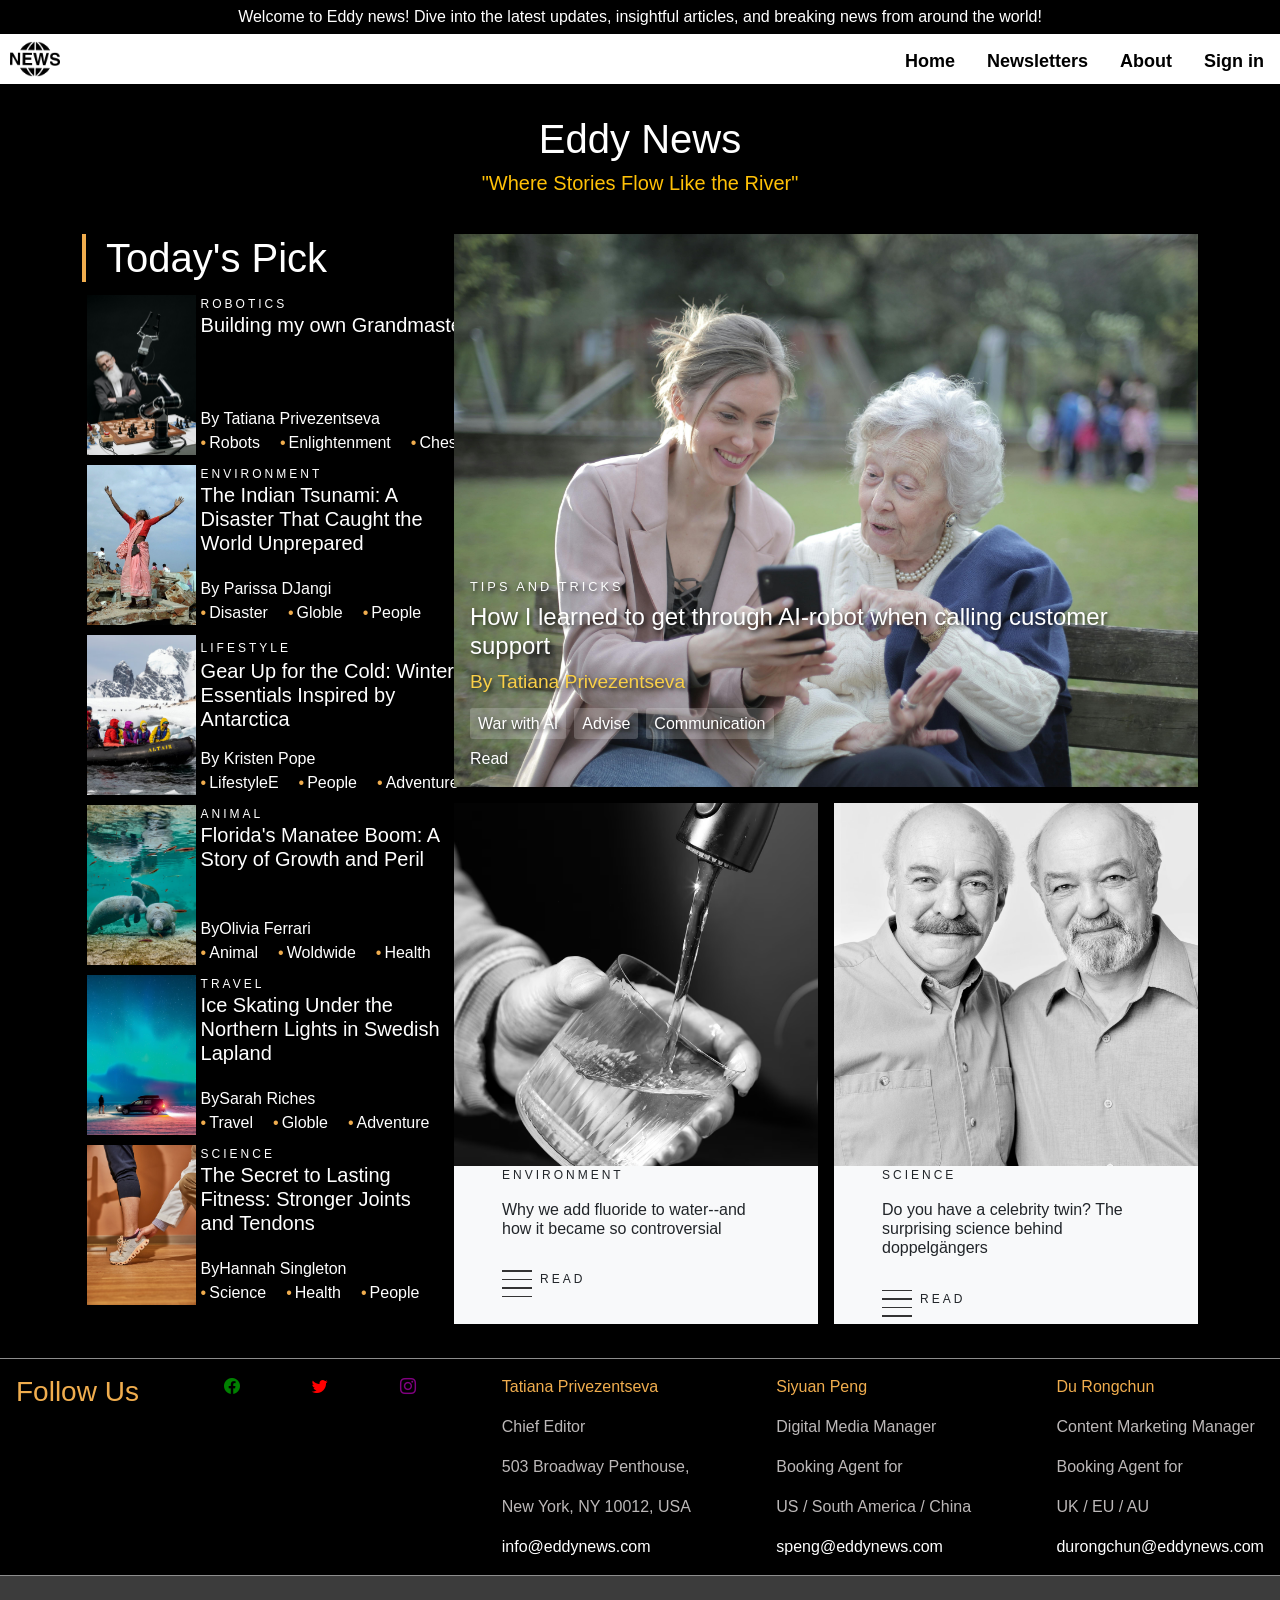
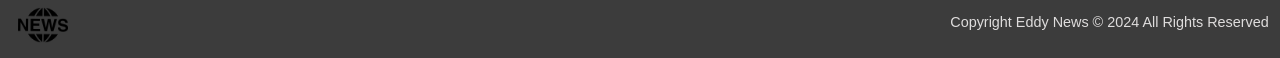
==== commit f013e069: "adjust imageswap js" ====
--- a/index.html
+++ b/index.html
@@ -359,8 +359,9 @@
 
       <!-- Right side of the main -->
       <div class="right-side" style="height: auto; width: 100%">
-        <!-- <article class="main-article">
-          <img src="./images/phone.jpg" alt="Meme with a young lady showing a mobile phone to an old lady" class="main-article-image" />
+        <article class="main-article">
+          <!-- <img src="./images/main-background.jpg" alt="Main article image" class="main-article-image"
+            style="display: none" /> -->
           <p class="category-main">Tips and tricks</p>
           <h1 class="tip">
             How I learned to get through AI-robot when calling customer
@@ -374,23 +375,7 @@
           </div>
 
           <a href="#" class="tag">Read</a>
-        </article> -->
-        <article class="main-article">
-          <img src="./images/phone.jpg" alt="Main article image" class="main-article-image" />
-          <div class="main-article-content">
-            <p class="category-main">Tips and tricks</p>
-            <h1 class="tip">
-              How I learned to get through AI-robot when calling customer support
-            </h1>
-            <p class="author-main">By Tatiana Privezentseva</p>
-            <div class="tags">
-              <a href="#" class="tag">War with AI</a>
-              <a href="#" class="tag">Advise</a>
-              <a href="#" class="tag">Communication</a>
-         
-          </div>
         </article>
-        
 
         <div class="bottom-articles">
           <div class="left bg-light">
@@ -724,10 +709,9 @@
   <script src="https://cdn.jsdelivr.net/npm/bootstrap@5.3.3/dist/js/bootstrap.bundle.min.js"
     integrity="sha384-YvpcrYf0tY3lHB60NNkmXc5s9fDVZLESaAA55NDzOxhy9GkcIdslK1eN7N6jIeHz"
     crossorigin="anonymous"></script>
-    <script src="./scripts/imageswap.js"></script>
   <script src="./scripts/script.js"></script>
   <script src="./scripts/PS.js"></script>
-  
+  <script src="./scripts/imageswap.js"></script>
 </body>
 
 </html>
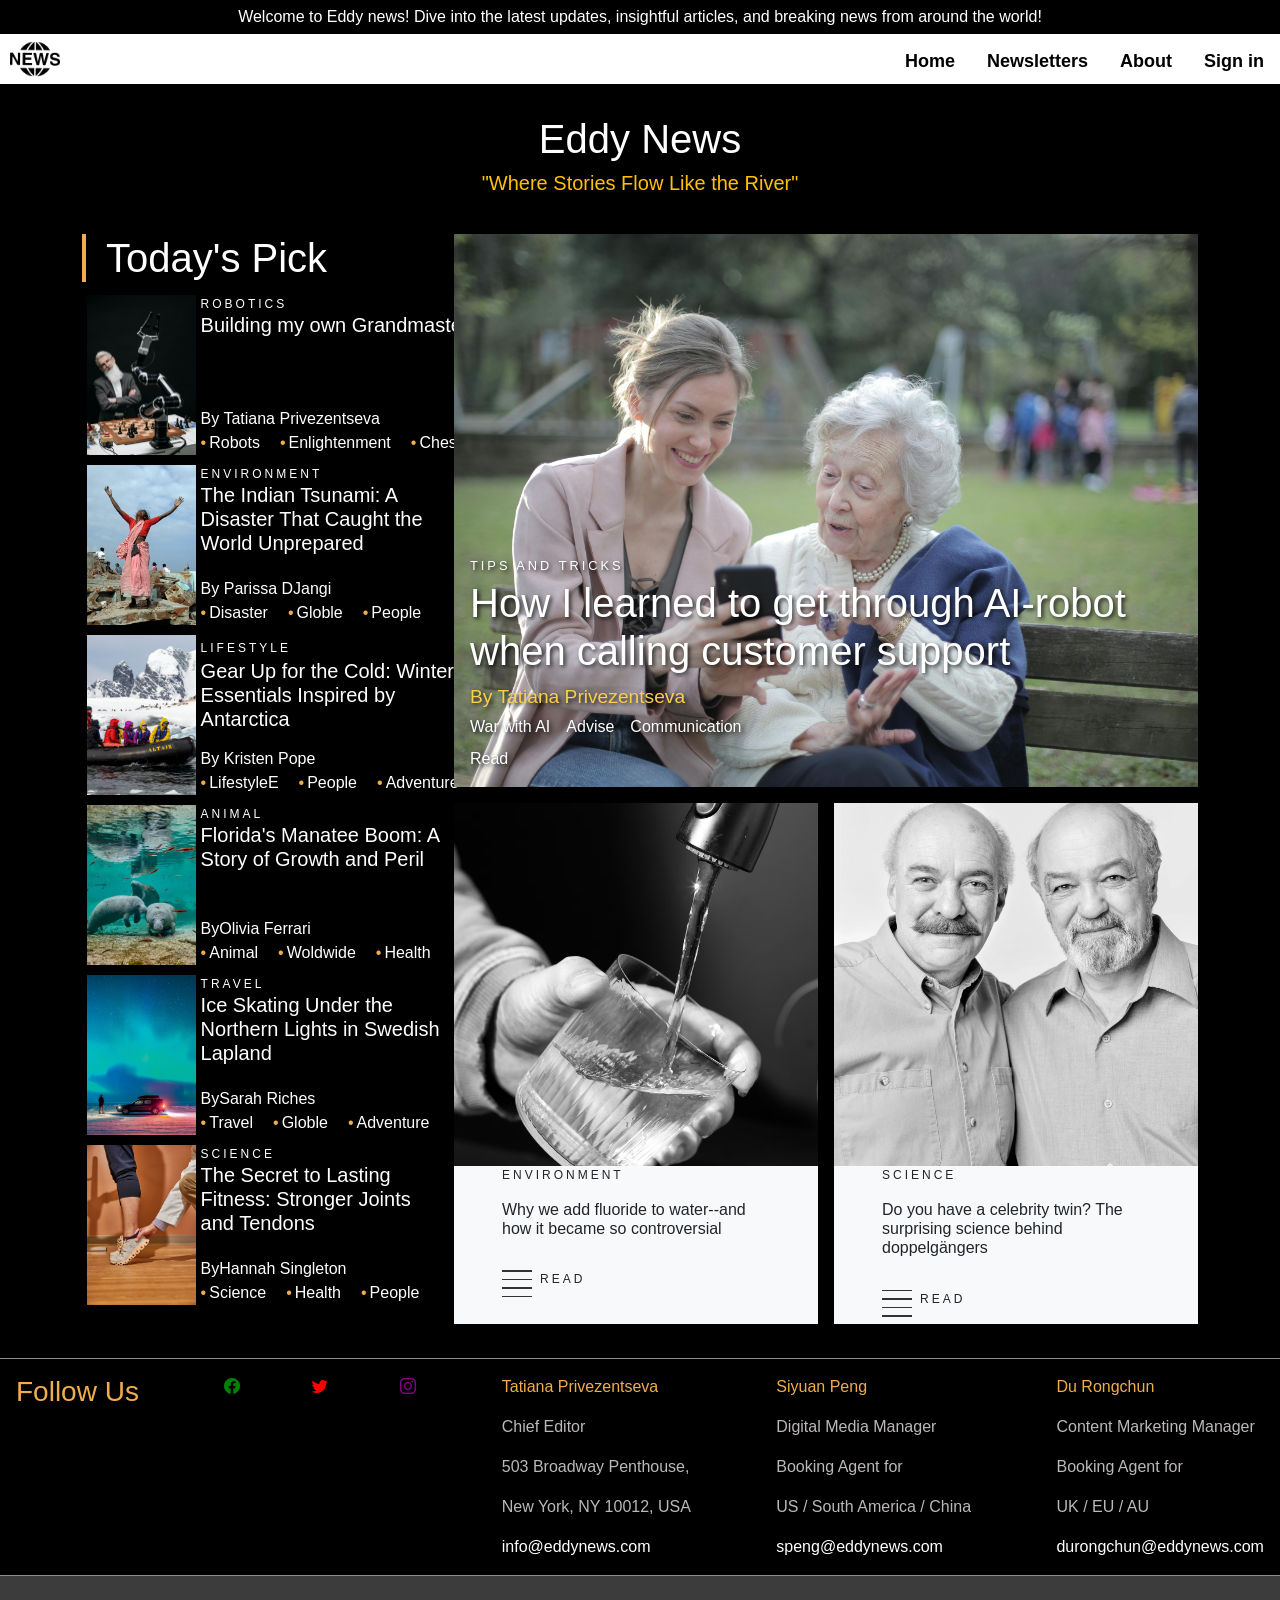
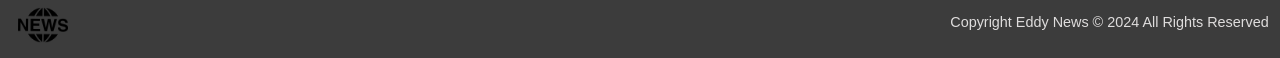
==== commit 8d3d7fe7: "add animation for detailpage" ====
--- a/index.html
+++ b/index.html
@@ -439,7 +439,7 @@
       </div>
 
       <div class="description">
-        <img src="./images/h_16213329.avif" alt="" />
+        <img src="./images/h_16213329.avif" class="shake-shadow-box" alt="" />
         <div class="description-text">
           <h1 class="j-title">
             Why we add fluoride to water--and how it became so controversial
--- a/styles/style.css
+++ b/styles/style.css
@@ -259,6 +259,68 @@
   animation: fireDisappear 2s forwards;
 }
 
+/* Initial image style */
+.description img {
+  transition: transform 2s ease, opacity 2s ease;
+  object-fit: cover;
+  cursor: pointer;
+}
+
+@keyframes shakeEffect {
+  0% {
+    transform: translateX(0);
+  }
+
+  25% {
+    transform: translateX(-40px);
+  }
+
+  50% {
+    transform: translateX(40px);
+  }
+
+  75% {
+    transform: translateX(-40px);
+  }
+
+  100% {
+    transform: translateX(0);
+  }
+}
+
+@keyframes heartbeat {
+  0% {
+    transform: scale(1);
+  }
+
+  50% {
+    transform: scale(1.2);
+  }
+
+  100% {
+    transform: scale(1);
+  }
+}
+
+@keyframes typing {
+  0% {
+    width: 0;
+  }
+
+  100% {
+    width: 100%;
+  }
+}
+
+.typewriter {
+  display: inline-block;
+  white-space: nowrap;
+  overflow: hidden;
+  border-right: 3px solid black;
+  width: 0;
+  animation: typing 4s steps(40) 1s forwards;
+}
+
 /* -----------Tatiana------------- */
 .main-article {
   display: flex;
@@ -268,6 +330,8 @@
   padding: 1rem;
   justify-content: flex-end;
   text-shadow: 2px 2px 4px rgba(0, 0, 0, 0.8);
+  background-position: center;
+  /* Always center the image */
 }
 
 .main-article-image {
@@ -309,9 +373,6 @@
   padding-bottom: 0.2rem;
   margin-bottom: 0;
 }
-
-
-
 
 /* footer {
   display: flex;
@@ -670,132 +731,61 @@
   }
 
   /* -----------Tatiana------------- */
-  .main-article {
-    position: relative;
+  /* .main-article {
     display: flex;
     flex-direction: column;
+    background-image: url('../images/phone.jpg');
+    background-size: cover;
+    padding: 1rem;
     justify-content: flex-end;
-    padding: 1rem;
     text-shadow: 2px 2px 4px rgba(0, 0, 0, 0.8);
-    overflow: hidden;
-    height: 100%; 
-    max-height: 800px; 
-  }
-  
-  .main-article-image {
-    position: absolute;
-    top: 0;
-    left: 0;
-    width: 100%;
-    height: 100%;
-    object-fit: cover;
-    z-index: 1;
-  }
-  
-  .main-article-content {
-    position: relative;
-    z-index: 2; 
-    color: white; 
-  }
-  
+  }
+
+  .tip {
+    color: white;
+  }
+
+  a {
+    text-decoration: none;
+    color: white;
+  }
+
+  .tags {
+    display: flex;
+    flex-direction: row;
+    gap: 1rem;
+    padding-bottom: 0.5rem;
+  }
+
   .category-main {
+    color: white;
     text-transform: uppercase;
     font-size: 0.8rem;
     font-weight: 400;
     letter-spacing: 3px;
     line-height: 1.5;
-    margin-bottom: 0.2rem;
-  }
-  
-  .tip {
-    font-size: 1.5rem;
-   
-  }
-  
+    padding-bottom: 0.2rem;
+    margin-bottom: 0;
+  }
+
   .author-main {
+    color: rgb(250, 208, 72);
     font-size: 1.2rem;
-    color: rgb(250, 208, 72);
-  }
-  
-  .tags {
-    display: flex;
-    gap: 0.5rem;
-    margin-top: 0.5rem;
-  }
-  
-  .tags .tag {
-    text-decoration: none;
-    color: white;
-    background-color: rgba(255, 255, 255, 0.2);
-    padding: 0.2rem 0.5rem;
-    border-radius: 3px;
-  }
-  
-  .tags .tag:hover {
-    background-color: rgba(255, 255, 255, 0.4);
-  }
-
-  @keyframes fadeSlideUp {
-    0% {
-      opacity: 0;
-      transform: translateY(20px) scale(0.95);
-    }
-    100% {
-      opacity: 1;
-      transform: translateY(0) scale(1);
-    }
-  }
-  
-  .main-article {
-    animation: fadeSlideUp 1s ease-out;
-    opacity: 0; 
-    animation-fill-mode: forwards; 
-  }
-  
-  .main-article:hover {
-    transform: scale(1.02); 
-    transition: transform 0.3s ease;
-  }
-  
-  /* works with js if we can fix that */
-
-  /* @keyframes fadeOut {
-    0% {
-      opacity: 1;
-      transform: translateY(0);
-    }
-    100% {
-      opacity: 0;
-      transform: translateY(-20px);
-    }
-  }
-  
-  @keyframes fadeIn {
-    0% {
-      opacity: 0;
-      transform: translateY(20px);
-    }
-    100% {
-      opacity: 1;
-      transform: translateY(0);
-    }
-  }
-  
-  .main-article,
-  .left-list article {
-    transition: transform 0.5s ease, opacity 0.5s ease;
-  }
-  
-  .main-article.fade-out,
-  .left-list article.fade-out {
-    animation: fadeOut 0.5s forwards;
-  }
-  
-  .main-article.fade-in,
-  .left-list article.fade-in {
-    animation: fadeIn 0.5s forwards;
+    font-weight: 400;
+    line-height: 1.5;
+    padding-bottom: 0.2rem;
+    margin-bottom: 0;
+  }*/
+
+  /* footer {
+    display: flex;
+    flex-direction: column;
+
   } */
-  
+
+  /* footer p {
+    color: rgb(188, 184, 184);
+  } */
 
   .footer__container {
     display: flex;
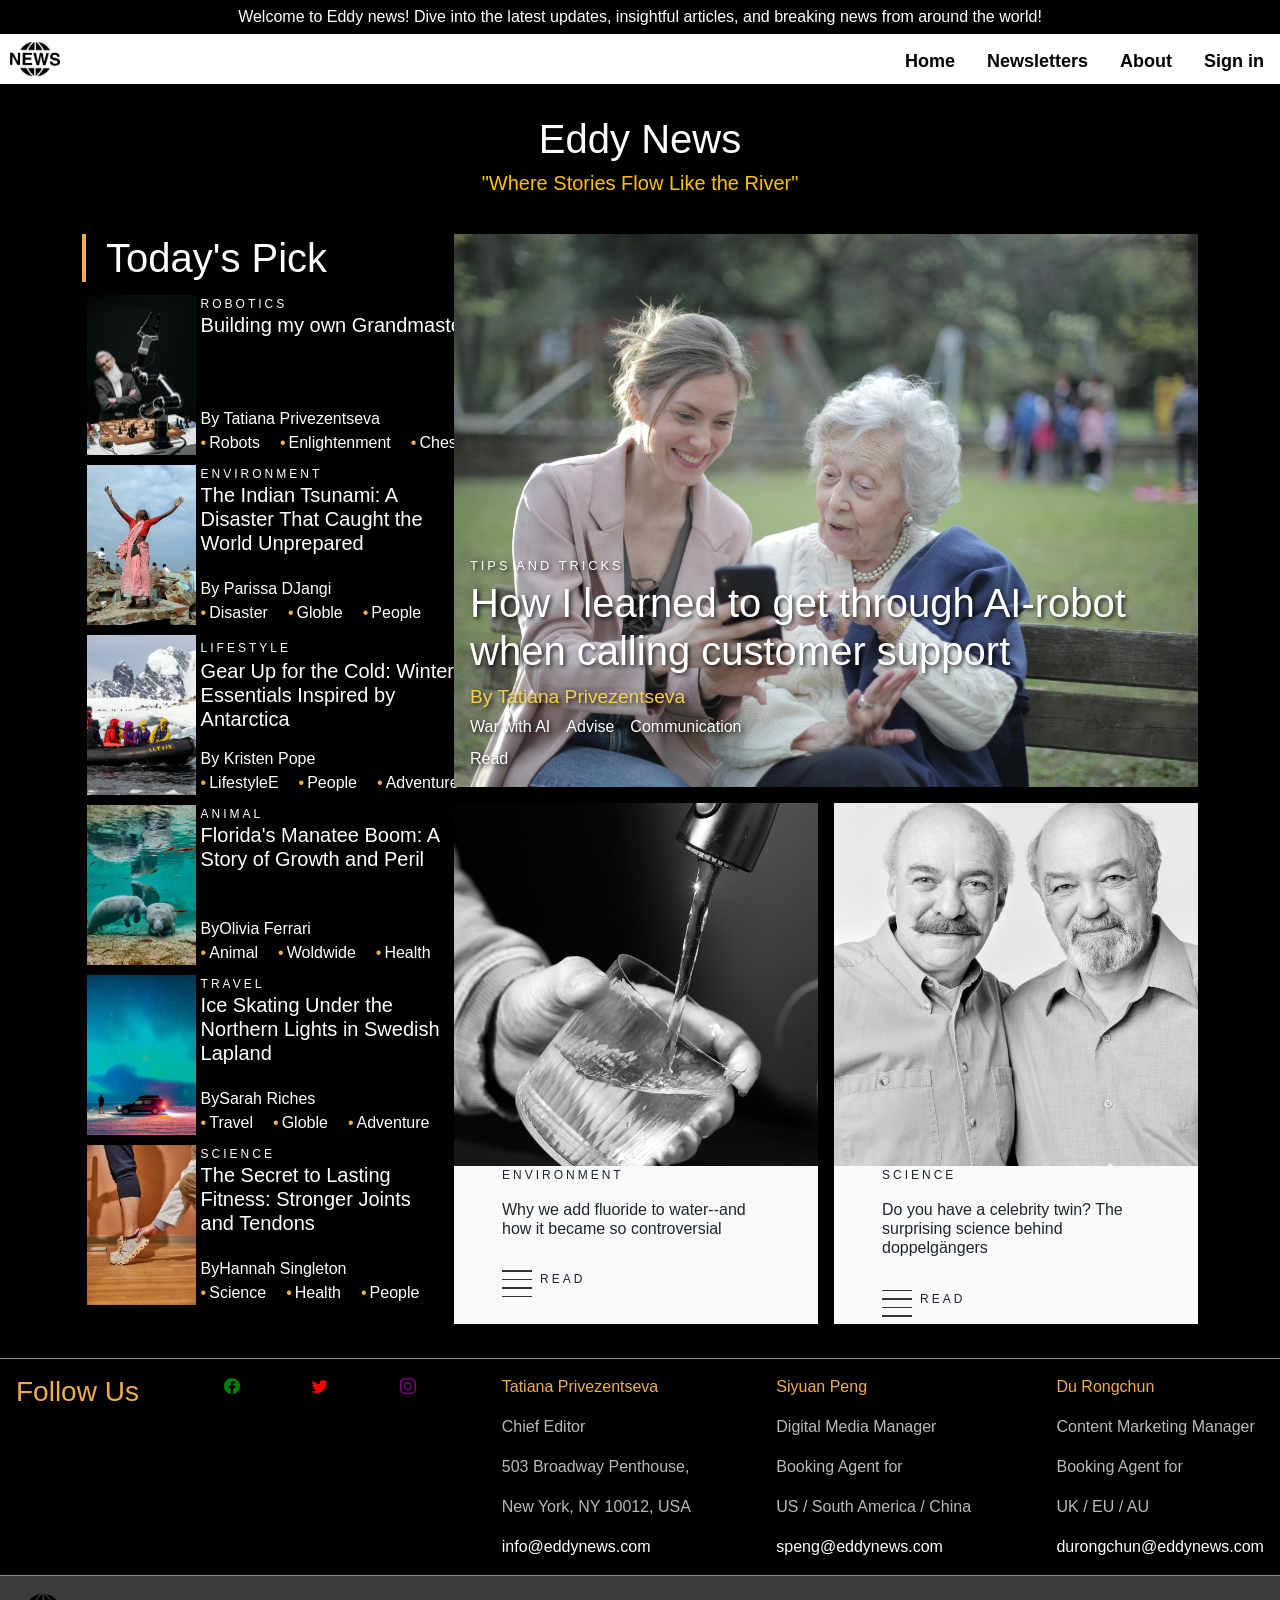
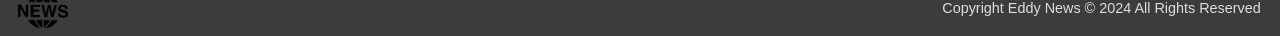
==== commit 7df092e4: "add js files" ====
--- a/index.html
+++ b/index.html
@@ -439,7 +439,7 @@
       </div>
 
       <div class="description">
-        <img src="./images/h_16213329.avif" class="shake-shadow-box" alt="" />
+        <img src="./images/h_16213329.avif" alt="" />
         <div class="description-text">
           <h1 class="j-title">
             Why we add fluoride to water--and how it became so controversial
@@ -549,7 +549,7 @@
             doppelgängers
           </h1>
           <p class="p-excerpt">
-            <br>
+            <br />
             Scientists have found genetic similarities that can make total
             strangers share an uncanny resemblance.
           </p>
@@ -710,8 +710,8 @@
     integrity="sha384-YvpcrYf0tY3lHB60NNkmXc5s9fDVZLESaAA55NDzOxhy9GkcIdslK1eN7N6jIeHz"
     crossorigin="anonymous"></script>
   <script src="./scripts/script.js"></script>
-  <script src="./scripts/PS.js"></script>
   <script src="./scripts/imageswap.js"></script>
+  <script src="./scripts/ps.js"></script>
 </body>
 
 </html>
--- a/styles/style.css
+++ b/styles/style.css
@@ -20,7 +20,7 @@
 
 body {
   display: grid;
-  grid-template-rows: 0.45fr 10.8fr 3fr;
+  grid-template-rows: 0.45fr 10.4fr 3fr;
   font-family: var(--font-family);
 }
 
@@ -183,16 +183,17 @@
   /* gap: 2rem; */
 }
 
-.row>div>i[class*=bi-facebook] {
+.row>div>i[class*="bi-facebook"] {
   color: green;
-}
-
-.row>div>i[class*=bi-twitter] {
+  cursor: pointer;
+}
+
+.row>div>i[class*="bi-twitter"] {
   color: red;
 }
 
-.row>div>i[class*=bi-instagram] {
-  color: purple
+.row>div>i[class*="bi-instagram"] {
+  color: purple;
 }
 
 .tag-row .row {
@@ -294,7 +295,7 @@
   }
 
   50% {
-    transform: scale(1.2);
+    transform: scale(1.1);
   }
 
   100% {
@@ -325,7 +326,7 @@
 .main-article {
   display: flex;
   flex-direction: column;
-  background-image: url('../images/phone.jpg');
+  background-image: url("../images/phone.jpg");
   background-size: cover;
   padding: 1rem;
   justify-content: flex-end;
@@ -339,12 +340,12 @@
 }
 
 .tip {
-  color: white;
+  color: var(--secondary-color);
 }
 
 a {
   text-decoration: none;
-  color: white;
+  color: var(--secondary-color);
 }
 
 .tags {
@@ -355,7 +356,7 @@
 }
 
 .category-main {
-  color: white;
+  color: var(--secondary-color);
   text-transform: uppercase;
   font-size: 0.8rem;
   font-weight: 400;
@@ -374,12 +375,6 @@
   margin-bottom: 0;
 }
 
-/* footer {
-  display: flex;
-  flex-direction: row;
-  
-} */
-
 footer p {
   color: rgb(188, 184, 184);
 }
@@ -393,20 +388,21 @@
   border-bottom: 1px solid rgb(141, 141, 141);
   border-top: 1px solid rgb(141, 141, 141);
   background-color: black;
-  /* margin-top: 61rem; */
+  gap: 0.7rem;
 }
 
 .footer__title,
 .footer__person-name {
-  color: #f0ad4e;
+  color: var(--text-color);
 }
 
 .copyright {
   display: flex;
   flex-direction: row;
-  justify-content: space-between;
-  align-items: flex-end;
-  padding: 0.5rem;
+  align-content: center;
+  justify-content: center;
+  gap: 1.8rem;
+  padding: 0.5rem 0.5rem 0rem 0rem;
   font-size: 0.9rem;
   background-color: rgb(60, 60, 60);
 }
@@ -418,7 +414,7 @@
 
 .footer-logo {
   padding: 0;
-  margin-top: 1rem;
+  /* margin-top: 1rem; */
   width: 50px;
 }
 
@@ -428,12 +424,10 @@
   grid-template-columns: repeat(3, 1fr);
 }
 
-
 /* ---------Siyuan-------------- */
 
 /* Header style */
 header {
-  /* height: 100px; */
   width: 100%;
   display: flex;
   flex-direction: column;
@@ -488,7 +482,7 @@
   display: flex;
   flex-direction: column;
   overflow: hidden;
-  width: 200px;
+  width: 160px;
   display: none;
   position: fixed;
   top: 0;
@@ -604,7 +598,7 @@
 }
 
 .tag a::before {
-  content: '•';
+  content: "•";
   margin-right: 3px;
   color: var(--text-color);
 }
@@ -656,7 +650,7 @@
     color: var(--primary-color);
     background-color: var(--secondary-color);
     text-align: center;
-    font-size: 18px;
+    font-size: var(--font-size-medium);
     font-weight: bold;
     padding: 14px 16px;
     text-decoration: none;
@@ -707,18 +701,18 @@
 
   #nav-bar li a {
     display: block;
-    color: black;
-    background-color: white;
+    color: var(--primary-color);
+    background-color: var(--secondary-color);
     text-align: center;
-    font-size: 18px;
+    font-size: var(--font-size-medium);
     font-weight: bold;
     padding: 14px 16px;
     text-decoration: none;
   }
 
   #nav-bar li a:hover {
-    background-color: #111;
-    color: white;
+    background-color: var(--primary-color);
+    color: var(--secondary-color);
   }
 
   /* Nav bar end here */
@@ -795,13 +789,13 @@
     width: 100%;
     border-bottom: 1px solid rgb(141, 141, 141);
     border-top: 1px solid rgb(141, 141, 141);
-    background-color: black;
+    background-color: var(--primary-color);
     margin: 0;
   }
 
   .footer__title,
   .footer__person-name {
-    color: #f0ad4e;
+    color: var(--text-color);
   }
 
   .copyright {
@@ -809,8 +803,12 @@
     flex-direction: row;
     justify-content: space-between;
     align-items: flex-end;
-    padding: 0.5rem;
+    /* padding: 0.5rem;
+    padding-top: 0; */
+    padding-left: 0.5rem;
+    padding-right: 1rem;
     font-size: 0.9rem;
+    height: 60px;
     background-color: rgb(60, 60, 60);
   }
 
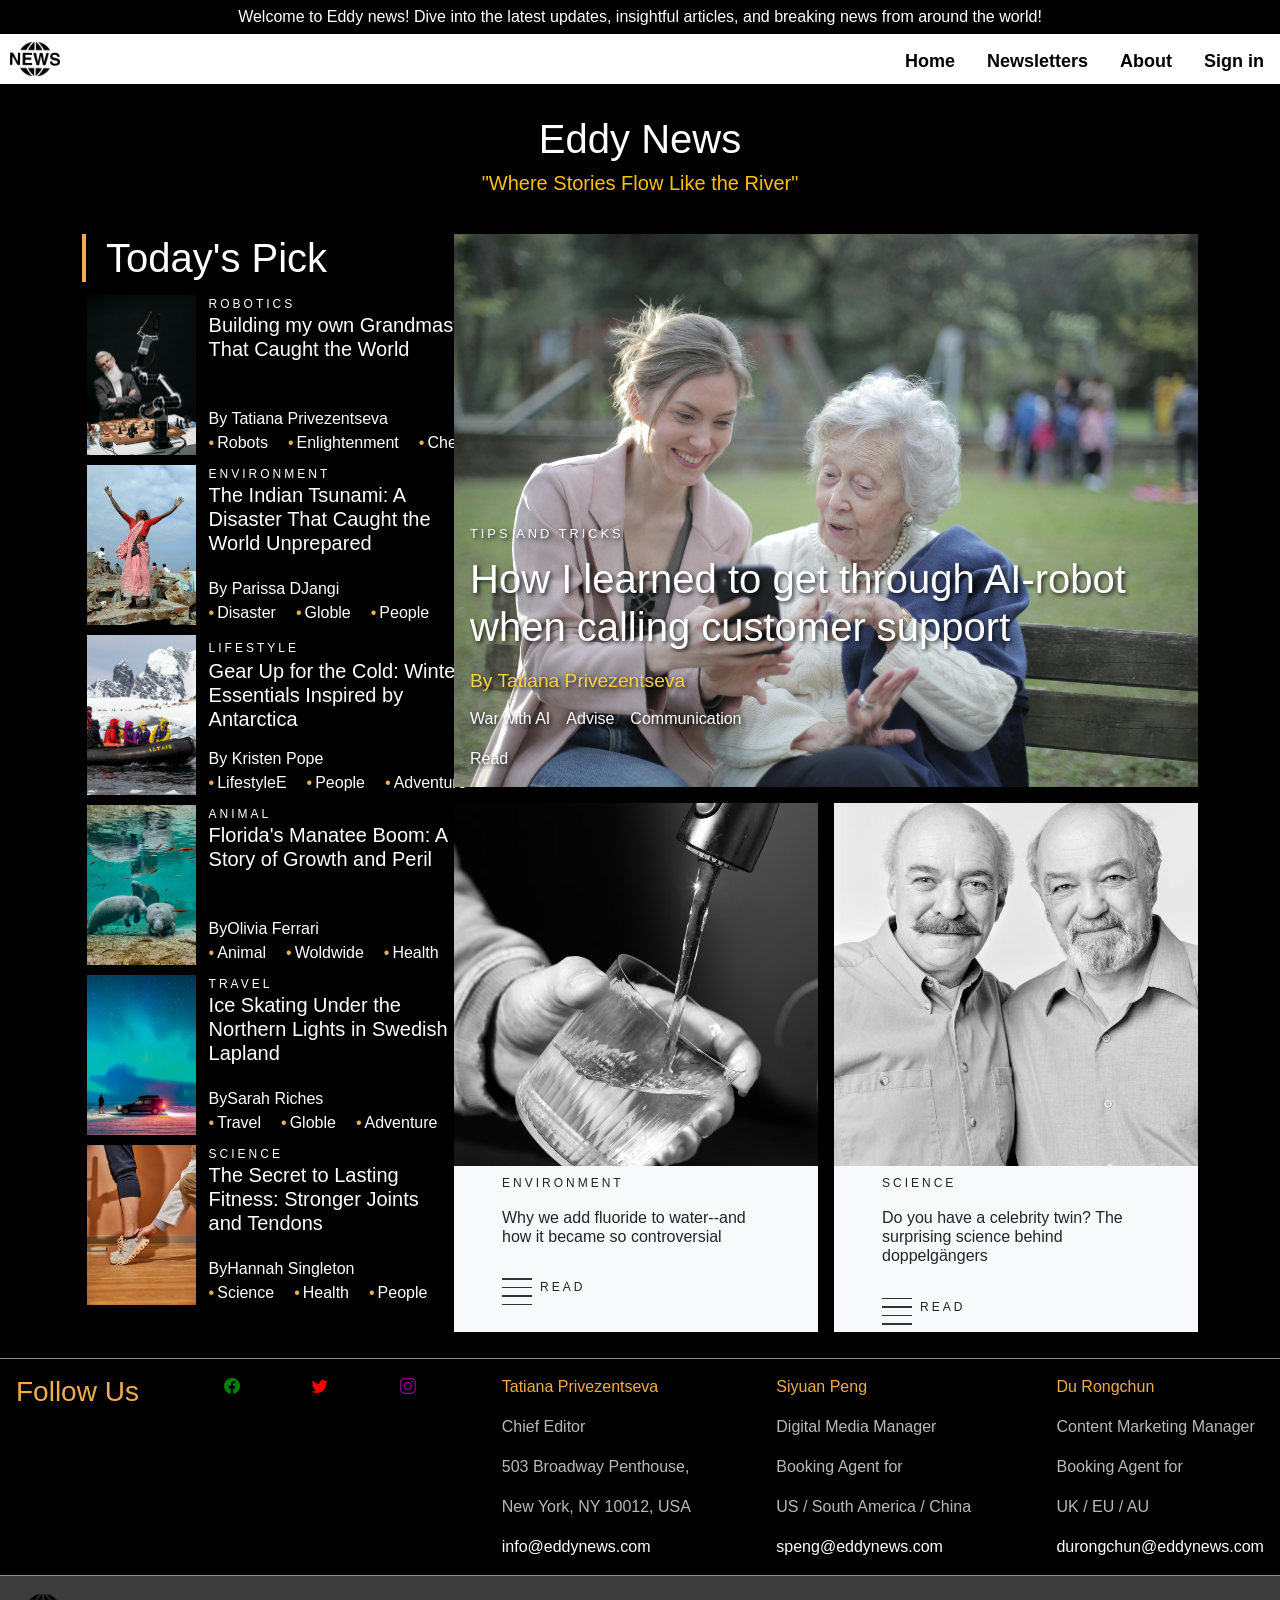
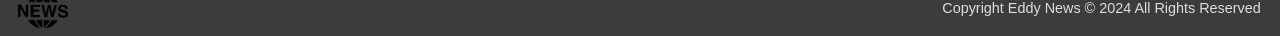
==== commit b4f54dcc: "adjust left-list on mobile" ====
--- a/index.html
+++ b/index.html
@@ -51,7 +51,7 @@
           <div class="news-detail">
             <div>
               <div class="category"><span>Robotics</span></div>
-              <h2>Building my own Grandmaster</h2>
+              <h2>Building my own Grandmaster That Caught the World</h2>
               <p class="excerpt">
                 A story of how building a chess-playing robot that can a path
                 to enlightenment.
--- a/styles/style.css
+++ b/styles/style.css
@@ -586,8 +586,12 @@
   text-transform: uppercase;
 }
 
+article {
+  gap: 0.5rem;
+}
+
 .tag {
-  display: flex;
+  display: none;
   flex-direction: row;
 }
 
@@ -713,6 +717,12 @@
   #nav-bar li a:hover {
     background-color: var(--primary-color);
     color: var(--secondary-color);
+  }
+
+
+  .tag {
+    display: flex;
+    flex-direction: row;
   }
 
   /* Nav bar end here */
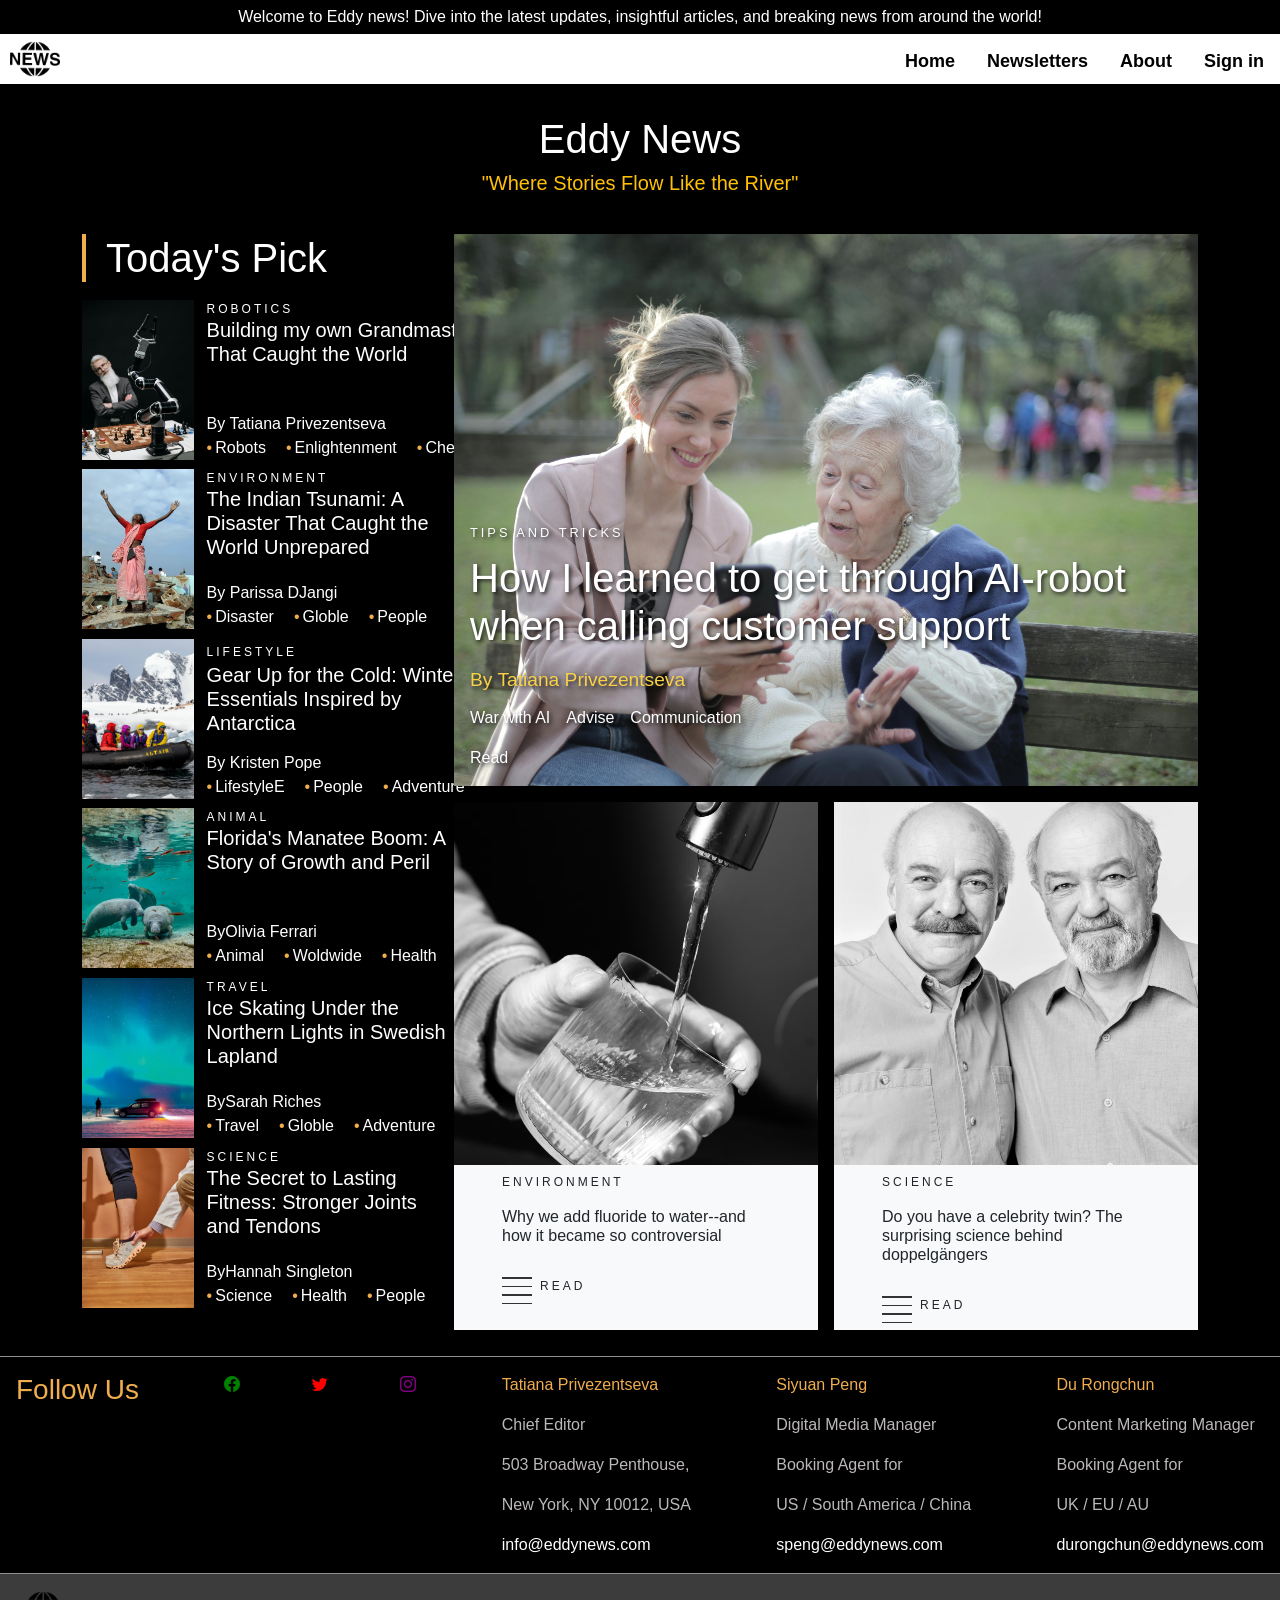
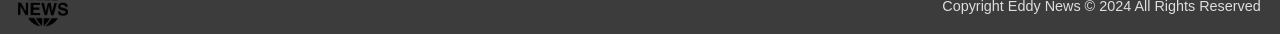
==== commit c10e54cc: "clear css" ====
--- a/index.html
+++ b/index.html
@@ -709,9 +709,9 @@
   <script src="https://cdn.jsdelivr.net/npm/bootstrap@5.3.3/dist/js/bootstrap.bundle.min.js"
     integrity="sha384-YvpcrYf0tY3lHB60NNkmXc5s9fDVZLESaAA55NDzOxhy9GkcIdslK1eN7N6jIeHz"
     crossorigin="anonymous"></script>
-  <script src="./scripts/script.js"></script>
+  <script src="./scripts/readmore.js"></script>
   <script src="./scripts/imageswap.js"></script>
-  <script src="./scripts/ps.js"></script>
+  <script src="./scripts/navbar.js"></script>
 </body>
 
 </html>
--- a/styles/style.css
+++ b/styles/style.css
@@ -180,7 +180,6 @@
 .tag-row .tag {
   display: flex;
   flex-direction: row;
-  /* gap: 2rem; */
 }
 
 .row>div>i[class*="bi-facebook"] {
@@ -230,26 +229,6 @@
   cursor: pointer;
 }
 
-/* Define fire-like animation */
-@keyframes fireDisappear {
-  0% {
-    opacity: 1;
-    transform: scale(1);
-  }
-
-  50% {
-    opacity: 0.5;
-    transform: scale(1.1) rotate(2deg);
-    filter: blur(2px) brightness(1.5);
-  }
-
-  100% {
-    opacity: 0;
-    transform: scale(0.8) rotate(-3deg);
-    filter: blur(5px) brightness(2);
-  }
-}
-
 /* Initially, no animation is applied */
 .content {
   transition: all 0.5s ease;
@@ -265,52 +244,6 @@
   transition: transform 2s ease, opacity 2s ease;
   object-fit: cover;
   cursor: pointer;
-}
-
-@keyframes shakeEffect {
-  0% {
-    transform: translateX(0);
-  }
-
-  25% {
-    transform: translateX(-40px);
-  }
-
-  50% {
-    transform: translateX(40px);
-  }
-
-  75% {
-    transform: translateX(-40px);
-  }
-
-  100% {
-    transform: translateX(0);
-  }
-}
-
-@keyframes heartbeat {
-  0% {
-    transform: scale(1);
-  }
-
-  50% {
-    transform: scale(1.1);
-  }
-
-  100% {
-    transform: scale(1);
-  }
-}
-
-@keyframes typing {
-  0% {
-    width: 0;
-  }
-
-  100% {
-    width: 100%;
-  }
 }
 
 .typewriter {
@@ -320,6 +253,73 @@
   border-right: 3px solid black;
   width: 0;
   animation: typing 4s steps(40) 1s forwards;
+}
+
+
+/* Define fire-like animation */
+@keyframes fireDisappear {
+  0% {
+    opacity: 1;
+    transform: scale(1);
+  }
+
+  50% {
+    opacity: 0.5;
+    transform: scale(1.1) rotate(2deg);
+    filter: blur(2px) brightness(1.5);
+  }
+
+  100% {
+    opacity: 0;
+    transform: scale(0.8) rotate(-3deg);
+    filter: blur(5px) brightness(2);
+  }
+}
+
+@keyframes shakeEffect {
+  0% {
+    transform: translateX(0);
+  }
+
+  25% {
+    transform: translateX(-40px);
+  }
+
+  50% {
+    transform: translateX(40px);
+  }
+
+  75% {
+    transform: translateX(-40px);
+  }
+
+  100% {
+    transform: translateX(0);
+  }
+}
+
+@keyframes heartbeat {
+  0% {
+    transform: scale(1);
+  }
+
+  50% {
+    transform: scale(1.1);
+  }
+
+  100% {
+    transform: scale(1);
+  }
+}
+
+@keyframes typing {
+  0% {
+    width: 0;
+  }
+
+  100% {
+    width: 100%;
+  }
 }
 
 /* -----------Tatiana------------- */
@@ -467,8 +467,11 @@
   font-weight: bold;
   padding-right: 15px;
   display: block;
-  width: 100%;
+  width: 99%;
   text-align: end;
+  position: absolute;
+  background-color: transparent;
+  z-index: 10;
 }
 
 main {
@@ -486,9 +489,9 @@
   display: none;
   position: fixed;
   top: 0;
-  right: -200px;
+  right: -250px;
   height: 100%;
-  width: 200px;
+  width: 250px;
   background-color: var(--secondary-color);
   transition: right 0.3s ease-in-out;
   z-index: 1;
@@ -535,6 +538,7 @@
 .left-list {
   display: flex;
   flex-direction: column;
+  gap: 0.6rem;
 }
 
 #list-title {
@@ -547,7 +551,7 @@
   display: flex;
   flex-direction: row;
   height: 160px;
-  margin: 5px;
+  /* margin: 5px; */
   color: var(--secondary-color);
   transition: transform 0.3s ease-in-out;
   /* Smooth the transition*/
@@ -573,6 +577,7 @@
   text-align: left;
   margin-left: 5px;
   justify-content: space-between;
+  flex-wrap: wrap;
 }
 
 h2 {
@@ -725,8 +730,6 @@
     flex-direction: row;
   }
 
-  /* Nav bar end here */
-
   /* Right side style */
   .right-side {
     display: grid;
@@ -735,62 +738,6 @@
   }
 
   /* -----------Tatiana------------- */
-  /* .main-article {
-    display: flex;
-    flex-direction: column;
-    background-image: url('../images/phone.jpg');
-    background-size: cover;
-    padding: 1rem;
-    justify-content: flex-end;
-    text-shadow: 2px 2px 4px rgba(0, 0, 0, 0.8);
-  }
-
-  .tip {
-    color: white;
-  }
-
-  a {
-    text-decoration: none;
-    color: white;
-  }
-
-  .tags {
-    display: flex;
-    flex-direction: row;
-    gap: 1rem;
-    padding-bottom: 0.5rem;
-  }
-
-  .category-main {
-    color: white;
-    text-transform: uppercase;
-    font-size: 0.8rem;
-    font-weight: 400;
-    letter-spacing: 3px;
-    line-height: 1.5;
-    padding-bottom: 0.2rem;
-    margin-bottom: 0;
-  }
-
-  .author-main {
-    color: rgb(250, 208, 72);
-    font-size: 1.2rem;
-    font-weight: 400;
-    line-height: 1.5;
-    padding-bottom: 0.2rem;
-    margin-bottom: 0;
-  }*/
-
-  /* footer {
-    display: flex;
-    flex-direction: column;
-
-  } */
-
-  /* footer p {
-    color: rgb(188, 184, 184);
-  } */
-
   .footer__container {
     display: flex;
     flex-direction: row;
@@ -813,8 +760,6 @@
     flex-direction: row;
     justify-content: space-between;
     align-items: flex-end;
-    /* padding: 0.5rem;
-    padding-top: 0; */
     padding-left: 0.5rem;
     padding-right: 1rem;
     font-size: 0.9rem;
